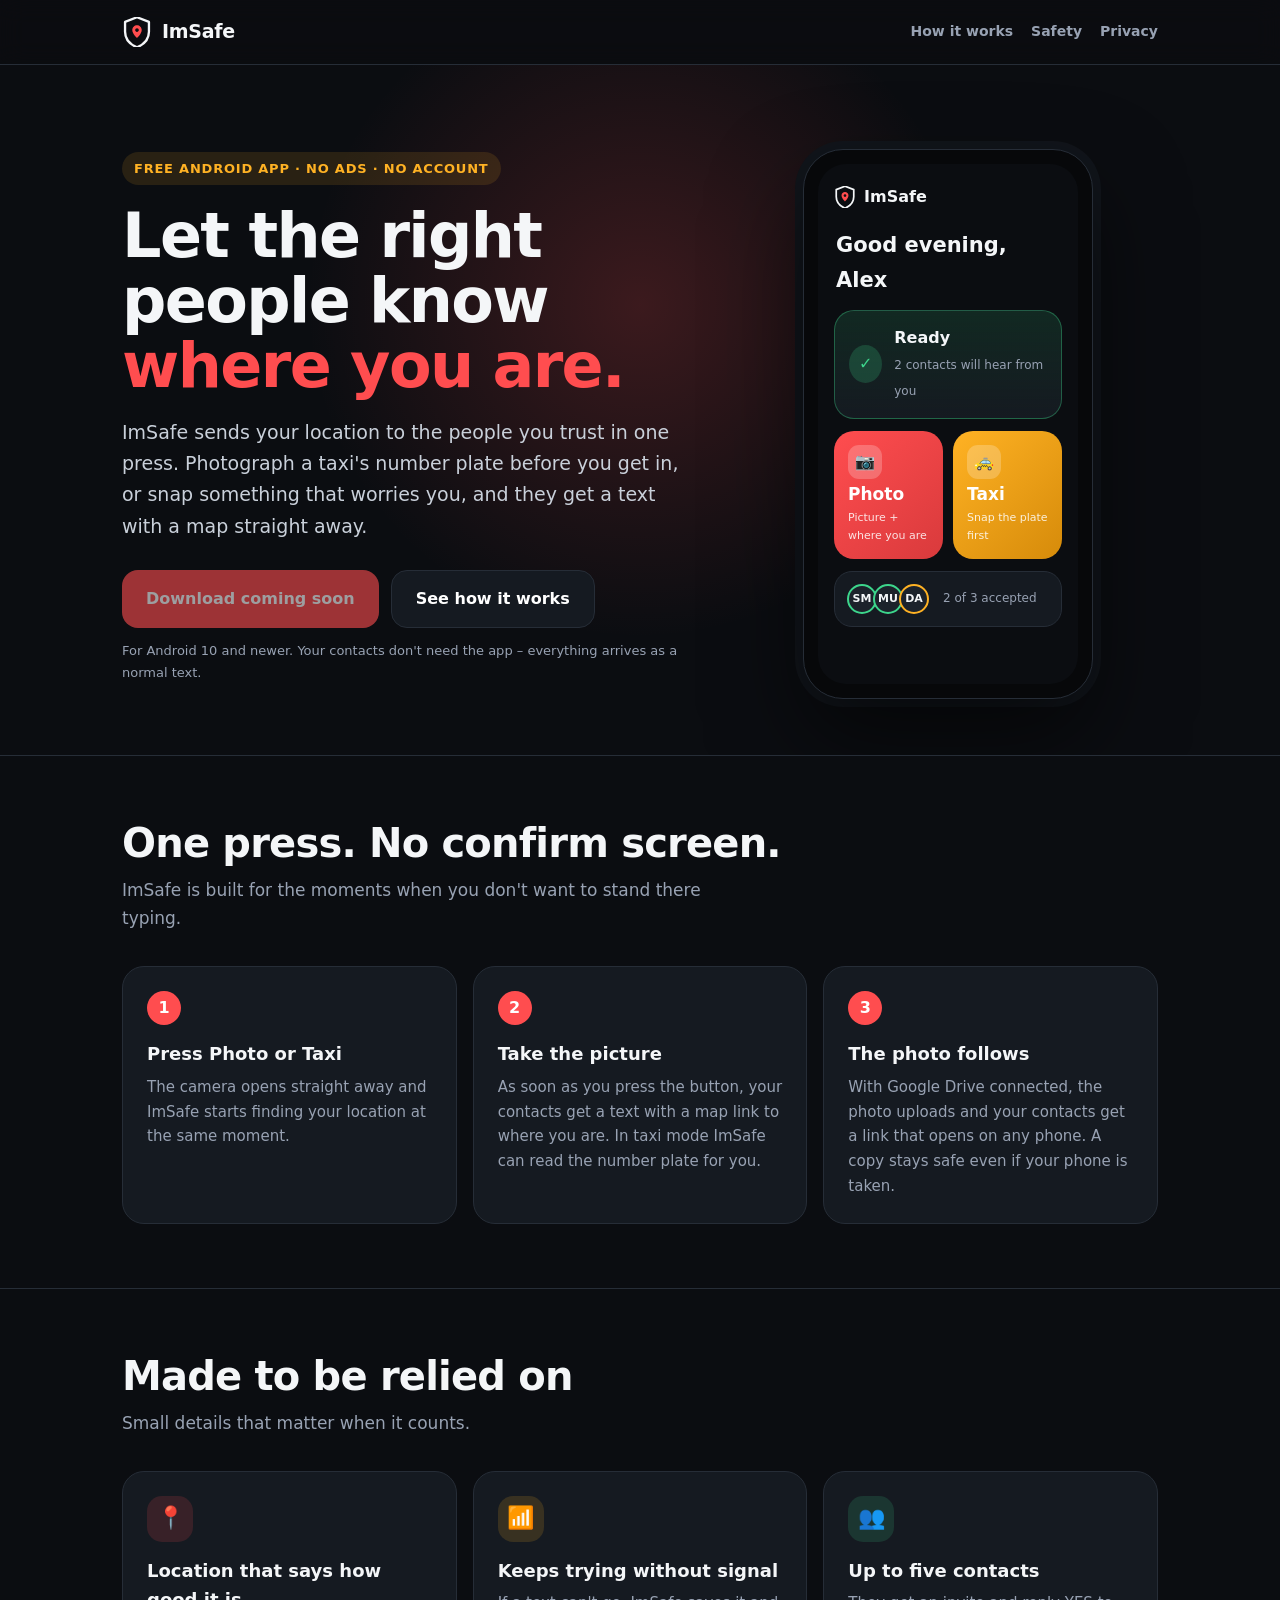
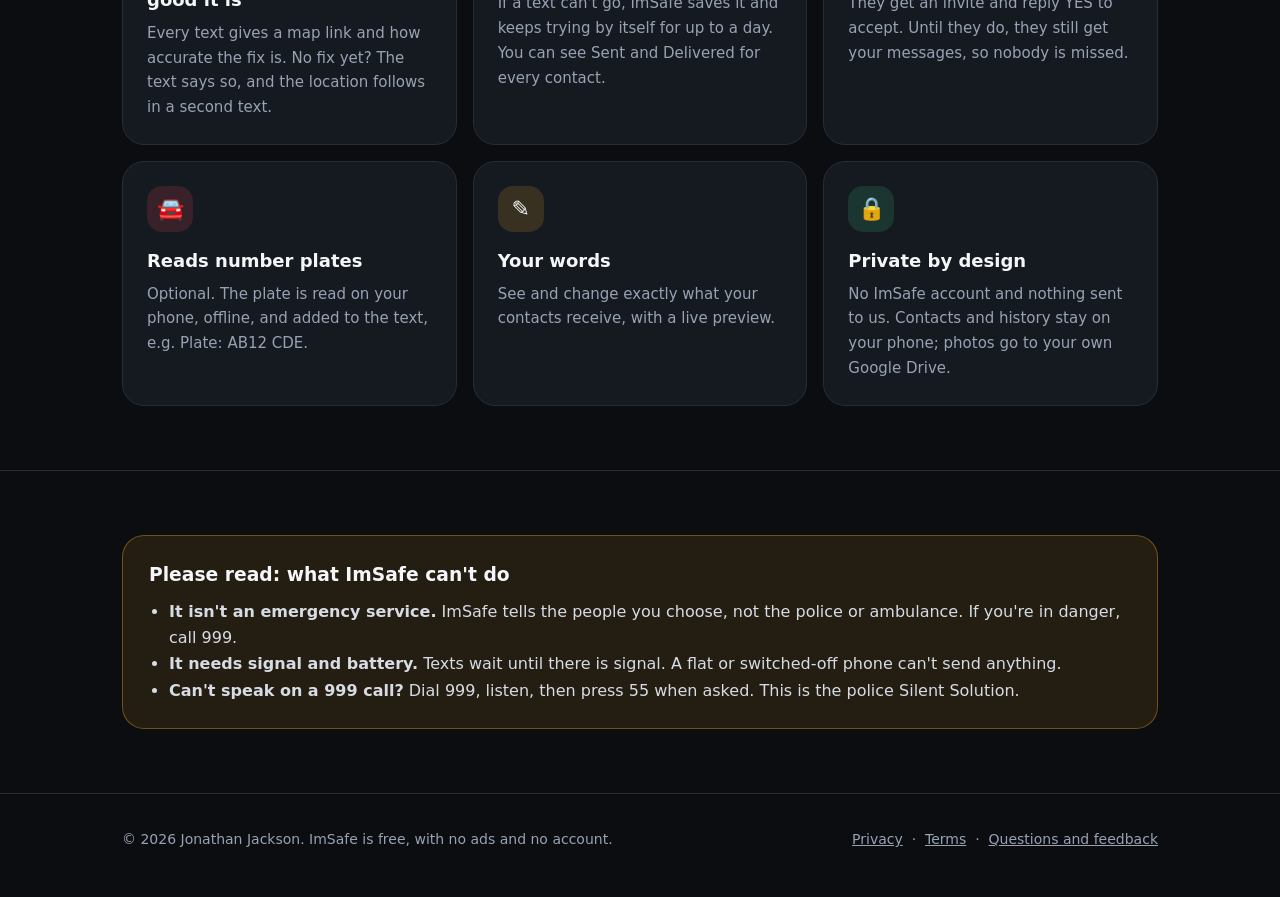
==== index.html @ 7250e5df "ImSafe site: home, privacy, terms" ====
<!doctype html>
<html lang="en-GB"><head><meta charset="utf-8"><meta name="viewport" content="width=device-width,initial-scale=1">
<title>ImSafe – let the right people know where you are</title><meta name="description" content="ImSafe is a free Android safety app. In one press, your trusted contacts get a text with your location, a photo, or the taxi's number plate.">
<meta name="theme-color" content="#0b0d11"><link rel="icon" href="favicon.svg" type="image/svg+xml">
<link rel="canonical" href="https://customgpter.github.io/imsafe/">
<meta property="og:title" content="ImSafe – let the right people know where you are"><meta property="og:description" content="ImSafe is a free Android safety app. In one press, your trusted contacts get a text with your location, a photo, or the taxi's number plate."><meta property="og:type" content="website">
<link rel="stylesheet" href="style.css"></head>
<body><header><div class="wrap"><nav><a class="brand" href="./"><svg viewBox="27 27 54 54" aria-hidden="true"><path d="M54,27.5 L75.5,35.8 L75.5,53.5 C75.5,66.8 66.6,76.3 54,81.5 C41.4,76.3 32.5,66.8 32.5,53.5 L32.5,35.8 Z" fill="none" stroke="#F4F6F8" stroke-width="4.2" stroke-linejoin="round"/><path fill="#FF4D4F" fill-rule="evenodd" d="M54,65 C54,65 45.5,57.2 45.5,50.5 C45.5,45.8 49.3,42 54,42 C58.7,42 62.5,45.8 62.5,50.5 C62.5,57.2 54,65 54,65 Z M54,47.2 C55.8,47.2 57.3,48.7 57.3,50.5 C57.3,52.3 55.8,53.8 54,53.8 C52.2,53.8 50.7,52.3 50.7,50.5 C50.7,48.7 52.2,47.2 54,47.2 Z"/></svg>ImSafe</a>
<div class="links"><a href="./#how">How it works</a><a class="hide-s" href="./#safety">Safety</a><a href="privacy.html">Privacy</a></div></nav></div></header>
<main>
<div class="hero"><div class="wrap"><div>
<span class="eyebrow">Free Android app &middot; no ads &middot; no account</span>
<h1>Let the right people know <em>where you are.</em></h1>
<p class="lead">ImSafe sends your location to the people you trust in one press. Photograph a taxi's number plate before you get in, or snap something that worries you, and they get a text with a map straight away.</p>
<div class="ctas"><span class="btn disabled">Download coming soon</span><a class="btn ghost" href="#how">See how it works</a></div>
<p class="note">For Android 10 and newer. Your contacts don't need the app &ndash; everything arrives as a normal text.</p>
</div>
<div class="phone" aria-hidden="true"><div class="screen">
<div class="s-top"><svg viewBox="27 27 54 54" aria-hidden="true"><path d="M54,27.5 L75.5,35.8 L75.5,53.5 C75.5,66.8 66.6,76.3 54,81.5 C41.4,76.3 32.5,66.8 32.5,53.5 L32.5,35.8 Z" fill="none" stroke="#F4F6F8" stroke-width="4.2" stroke-linejoin="round"/><path fill="#FF4D4F" fill-rule="evenodd" d="M54,65 C54,65 45.5,57.2 45.5,50.5 C45.5,45.8 49.3,42 54,42 C58.7,42 62.5,45.8 62.5,50.5 C62.5,57.2 54,65 54,65 Z M54,47.2 C55.8,47.2 57.3,48.7 57.3,50.5 C57.3,52.3 55.8,53.8 54,53.8 C52.2,53.8 50.7,52.3 50.7,50.5 C50.7,48.7 52.2,47.2 54,47.2 Z"/></svg>ImSafe</div>
<div class="s-hi">Good evening, Alex</div>
<div class="s-card"><div class="dot">&#10003;</div><div><b>Ready</b><span>2 contacts will hear from you</span></div></div>
<div class="tiles"><div class="tile r"><i>&#128247;</i><div><b>Photo</b><small>Picture + where you are</small></div></div>
<div class="tile a"><i>&#128661;</i><div><b>Taxi</b><small>Snap the plate first</small></div></div></div>
<div class="s-people"><span class="av">SM</span><span class="av">MU</span><span class="av w">DA</span><span style="margin-left:18px">2 of 3 accepted</span></div>
</div></div></div></div>

<section id="how"><div class="wrap">
<h2>One press. No confirm screen.</h2>
<p class="sub">ImSafe is built for the moments when you don't want to stand there typing.</p>
<div class="steps">
<div class="card"><h3>Press Photo or Taxi</h3><p>The camera opens straight away and ImSafe starts finding your location at the same moment.</p></div>
<div class="card"><h3>Take the picture</h3><p>As soon as you press the button, your contacts get a text with a map link to where you are. In taxi mode ImSafe can read the number plate for you.</p></div>
<div class="card"><h3>The photo follows</h3><p>With Google Drive connected, the photo uploads and your contacts get a link that opens on any phone. A copy stays safe even if your phone is taken.</p></div>
</div></div></section>

<section><div class="wrap">
<h2>Made to be relied on</h2>
<p class="sub">Small details that matter when it counts.</p>
<div class="grid">
<div class="card"><div class="ic r">&#128205;</div><h3>Location that says how good it is</h3><p>Every text gives a map link and how accurate the fix is. No fix yet? The text says so, and the location follows in a second text.</p></div>
<div class="card"><div class="ic a">&#128246;</div><h3>Keeps trying without signal</h3><p>If a text can't go, ImSafe saves it and keeps trying by itself for up to a day. You can see Sent and Delivered for every contact.</p></div>
<div class="card"><div class="ic g">&#128101;</div><h3>Up to five contacts</h3><p>They get an invite and reply YES to accept. Until they do, they still get your messages, so nobody is missed.</p></div>
<div class="card"><div class="ic r">&#128664;</div><h3>Reads number plates</h3><p>Optional. The plate is read on your phone, offline, and added to the text, e.g. Plate: AB12 CDE.</p></div>
<div class="card"><div class="ic a">&#9998;</div><h3>Your words</h3><p>See and change exactly what your contacts receive, with a live preview.</p></div>
<div class="card"><div class="ic g">&#128274;</div><h3>Private by design</h3><p>No ImSafe account and nothing sent to us. Contacts and history stay on your phone; photos go to your own Google Drive.</p></div>
</div></div></section>

<section id="safety"><div class="wrap">
<div class="warn"><h3>Please read: what ImSafe can't do</h3><ul>
<li><b>It isn't an emergency service.</b> ImSafe tells the people you choose, not the police or ambulance. If you're in danger, call 999.</li>
<li><b>It needs signal and battery.</b> Texts wait until there is signal. A flat or switched-off phone can't send anything.</li>
<li><b>Can't speak on a 999 call?</b> Dial 999, listen, then press 55 when asked. This is the police Silent Solution.</li>
</ul></div>
</div></section>
</main>
<footer><div class="wrap"><span>&copy; 2026 Jonathan Jackson. ImSafe is free, with no ads and no account.</span>
<span class="sp"><a href="privacy.html">Privacy</a> &nbsp;&middot;&nbsp; <a href="terms.html">Terms</a> &nbsp;&middot;&nbsp; <a href="https://github.com/CustomGPTer/imsafe/issues">Questions and feedback</a></span></div></footer>
</body></html>
---- style.css ----
:root{--bg:#0b0d11;--card:#151a21;--raised:#1c222b;--line:#262d37;--text:#f4f6f8;--muted:#98a2b3;--red:#ff4d4f;--amber:#ffb224;--green:#3dd68c;--max:1080px}
*{box-sizing:border-box}html{scroll-behavior:smooth}
body{margin:0;background:var(--bg);color:var(--text);font:16px/1.65 Inter,system-ui,-apple-system,"Segoe UI",Roboto,sans-serif;-webkit-font-smoothing:antialiased}
a{color:var(--text)}a:hover{color:var(--red)}
.wrap{max-width:var(--max);margin:0 auto;padding:0 22px}
header{position:sticky;top:0;z-index:5;background:rgba(11,13,17,.82);backdrop-filter:blur(12px);border-bottom:1px solid var(--line)}
nav{display:flex;align-items:center;gap:20px;height:64px}
.brand{display:flex;align-items:center;gap:10px;font-weight:800;font-size:19px;text-decoration:none;letter-spacing:-.3px}
.brand svg{width:30px;height:30px}
nav .links{margin-left:auto;display:flex;gap:18px;font-size:14px}
nav .links a{color:var(--muted);text-decoration:none;font-weight:600}nav .links a:hover{color:var(--text)}
.hero{padding:84px 0 56px;position:relative;overflow:hidden}
.hero:before{content:"";position:absolute;left:50%;top:-140px;width:760px;height:760px;transform:translateX(-50%);background:radial-gradient(circle,rgba(255,77,79,.20),transparent 62%);pointer-events:none}
.hero .wrap{position:relative;display:grid;grid-template-columns:1.15fr .85fr;gap:48px;align-items:center}
.eyebrow{display:inline-flex;align-items:center;gap:8px;font-size:13px;font-weight:700;letter-spacing:.06em;text-transform:uppercase;color:var(--amber);background:rgba(255,178,36,.12);padding:6px 12px;border-radius:999px}
h1{font-size:clamp(38px,6vw,62px);line-height:1.05;letter-spacing:-1.6px;margin:18px 0 18px;font-weight:800}
h1 em{font-style:normal;color:var(--red)}
.lead{font-size:19px;color:#c9d0da;max-width:560px;margin:0 0 28px}
.btn{display:inline-flex;align-items:center;gap:10px;background:var(--red);color:#fff;text-decoration:none;font-weight:700;padding:15px 24px;border-radius:16px;border:0}
.btn:hover{color:#fff;filter:brightness(1.07)}
.btn.ghost{background:var(--card);border:1px solid var(--line)}
.btn.disabled{opacity:.6;pointer-events:none}
.ctas{display:flex;gap:12px;flex-wrap:wrap}.note{color:var(--muted);font-size:13px;margin-top:12px}
.phone{justify-self:center;width:290px;border-radius:40px;background:#07080a;border:1px solid var(--line);padding:14px;box-shadow:0 40px 90px rgba(0,0,0,.55),0 0 0 8px #11151b}
.screen{border-radius:28px;background:var(--bg);padding:20px 16px;min-height:520px}
.s-top{display:flex;align-items:center;gap:8px;font-weight:800}.s-top svg{width:22px;height:22px}
.s-hi{font-size:21px;font-weight:700;margin:18px 2px 12px}
.s-card{border-radius:20px;border:1px solid rgba(61,214,140,.35);background:linear-gradient(rgba(61,214,140,.14),var(--card));padding:14px;display:flex;gap:12px;align-items:center}
.dot{width:38px;height:38px;border-radius:50%;background:rgba(61,214,140,.2);display:grid;place-items:center;color:var(--green);font-weight:900}
.s-card b{display:block;font-size:16px}.s-card span{font-size:12px;color:var(--muted)}
.tiles{display:grid;grid-template-columns:1fr 1fr;gap:10px;margin-top:12px}
.tile{border-radius:20px;padding:14px;min-height:128px;display:flex;flex-direction:column;justify-content:space-between;color:#fff}
.tile.r{background:linear-gradient(135deg,#ff4d4f,#d93a3c)}.tile.a{background:linear-gradient(135deg,#ffb224,#d68b0a)}
.tile i{width:34px;height:34px;border-radius:11px;background:rgba(255,255,255,.22);display:grid;place-items:center;font-style:normal}
.tile b{font-size:17px}.tile small{display:block;font-size:11px;opacity:.85}
.s-people{margin-top:12px;border-radius:18px;background:var(--card);border:1px solid var(--line);padding:12px;display:flex;align-items:center;gap:6px;font-size:12px;color:var(--muted)}
.av{width:30px;height:30px;border-radius:50%;display:grid;place-items:center;font-size:11px;font-weight:800;border:2px solid var(--green);background:var(--raised);color:var(--text);margin-right:-10px}
.av.w{border-color:var(--amber)}
section{padding:64px 0;border-top:1px solid var(--line)}
h2{font-size:clamp(28px,4vw,40px);letter-spacing:-.8px;line-height:1.15;margin:0 0 10px}
.sub{color:var(--muted);max-width:640px;margin:0 0 34px;font-size:17px}
.grid{display:grid;grid-template-columns:repeat(3,1fr);gap:16px}
.card{background:var(--card);border:1px solid var(--line);border-radius:22px;padding:24px}
.card h3{margin:14px 0 6px;font-size:18px}.card p{margin:0;color:var(--muted);font-size:15px}
.ic{width:46px;height:46px;border-radius:15px;display:grid;place-items:center;font-size:22px}
.ic.r{background:rgba(255,77,79,.15)}.ic.a{background:rgba(255,178,36,.15)}.ic.g{background:rgba(61,214,140,.15)}
.steps{counter-reset:s;display:grid;grid-template-columns:repeat(3,1fr);gap:16px}
.steps .card:before{counter-increment:s;content:counter(s);display:grid;place-items:center;width:34px;height:34px;border-radius:50%;background:var(--red);color:#fff;font-weight:800}
.warn{background:rgba(255,178,36,.10);border:1px solid rgba(255,178,36,.35);border-radius:22px;padding:24px 26px}
.warn h3{margin:0 0 8px}.warn ul{margin:0;padding-left:20px;color:#d7dce4}
footer{border-top:1px solid var(--line);padding:34px 0 46px;color:var(--muted);font-size:14px}
footer .wrap{display:flex;gap:18px;flex-wrap:wrap;align-items:center}
footer a{color:var(--muted)}footer .sp{margin-left:auto}
.doc{padding:56px 0 70px}.doc .wrap{max-width:780px}
.doc h1{font-size:clamp(34px,5vw,46px)}.doc h2{font-size:24px;margin:36px 0 8px}
.doc p,.doc li{color:#d0d6df}.doc .meta{color:var(--muted)}
@media (max-width:860px){.hero .wrap{grid-template-columns:1fr}.grid,.steps{grid-template-columns:1fr}.phone{width:260px}nav .links{gap:12px}.hide-s{display:none}}
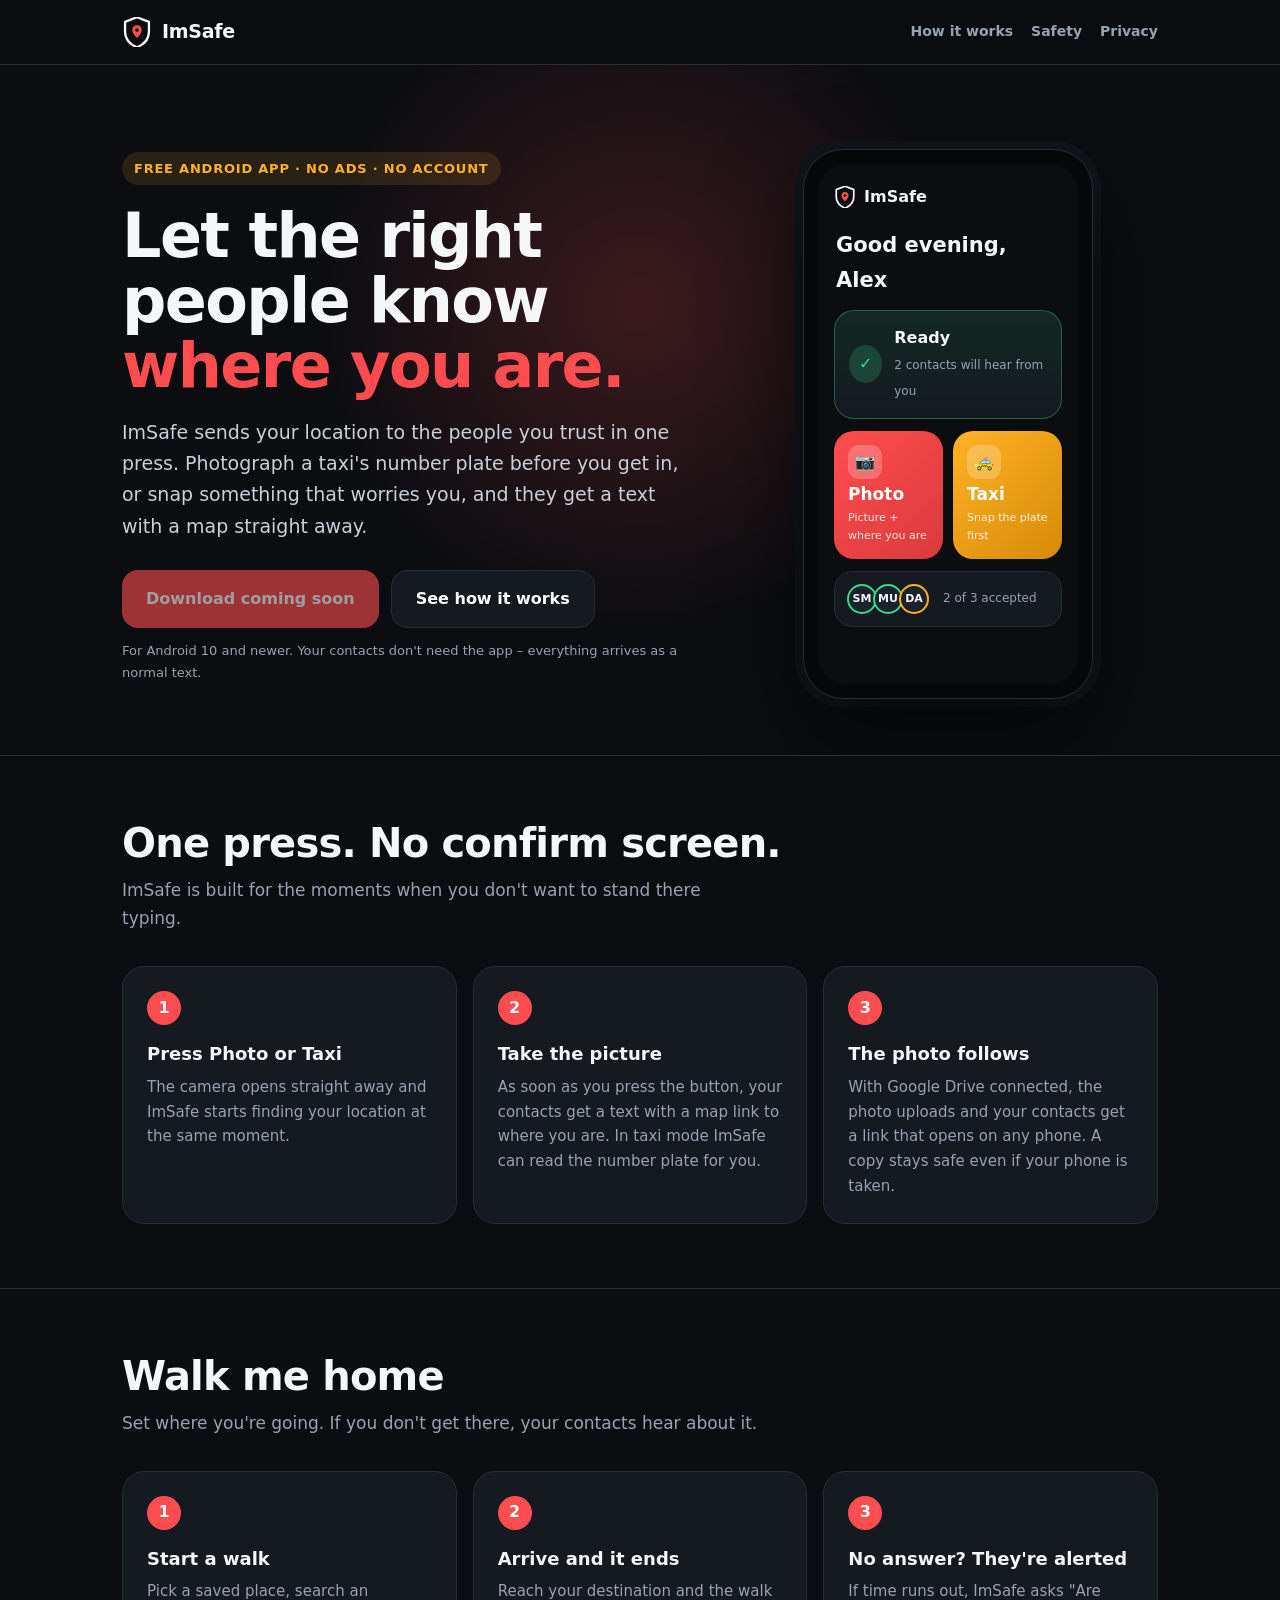
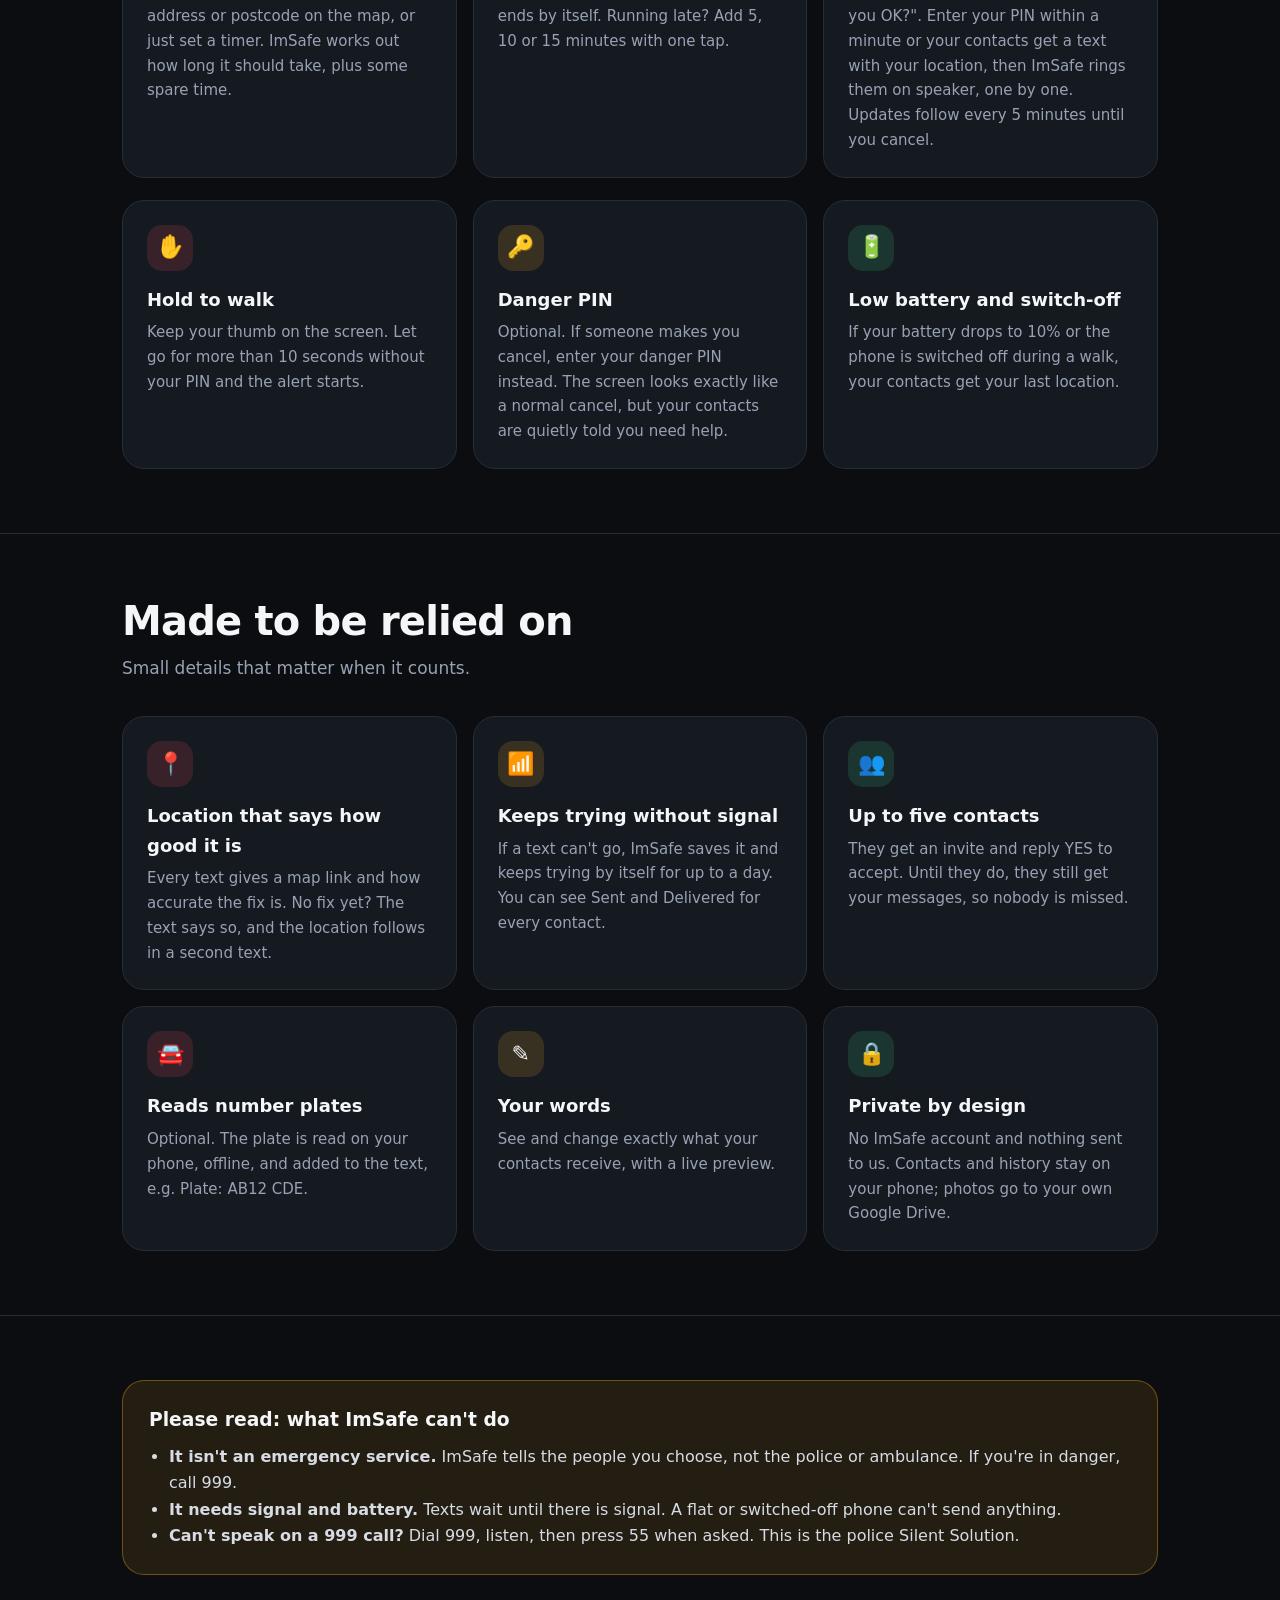
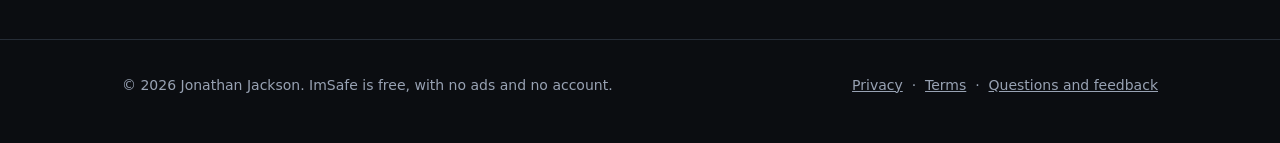
==== commit 6bb36f7f: "Walk me home: home page section and privacy update" ====
--- a/index.html
+++ b/index.html
@@ -33,6 +33,20 @@
 <div class="card"><h3>The photo follows</h3><p>With Google Drive connected, the photo uploads and your contacts get a link that opens on any phone. A copy stays safe even if your phone is taken.</p></div>
 </div></div></section>
 
+<section id="walk"><div class="wrap">
+<h2>Walk me home</h2>
+<p class="sub">Set where you're going. If you don't get there, your contacts hear about it.</p>
+<div class="steps">
+<div class="card"><h3>Start a walk</h3><p>Pick a saved place, search an address or postcode on the map, or just set a timer. ImSafe works out how long it should take, plus some spare time.</p></div>
+<div class="card"><h3>Arrive and it ends</h3><p>Reach your destination and the walk ends by itself. Running late? Add 5, 10 or 15 minutes with one tap.</p></div>
+<div class="card"><h3>No answer? They're alerted</h3><p>If time runs out, ImSafe asks "Are you OK?". Enter your PIN within a minute or your contacts get a text with your location, then ImSafe rings them on speaker, one by one. Updates follow every 5 minutes until you cancel.</p></div>
+</div>
+<div class="grid" style="margin-top:22px">
+<div class="card"><div class="ic r">&#9995;</div><h3>Hold to walk</h3><p>Keep your thumb on the screen. Let go for more than 10 seconds without your PIN and the alert starts.</p></div>
+<div class="card"><div class="ic a">&#128273;</div><h3>Danger PIN</h3><p>Optional. If someone makes you cancel, enter your danger PIN instead. The screen looks exactly like a normal cancel, but your contacts are quietly told you need help.</p></div>
+<div class="card"><div class="ic g">&#128267;</div><h3>Low battery and switch-off</h3><p>If your battery drops to 10% or the phone is switched off during a walk, your contacts get your last location.</p></div>
+</div></div></section>
+
 <section><div class="wrap">
 <h2>Made to be relied on</h2>
 <p class="sub">Small details that matter when it counts.</p>
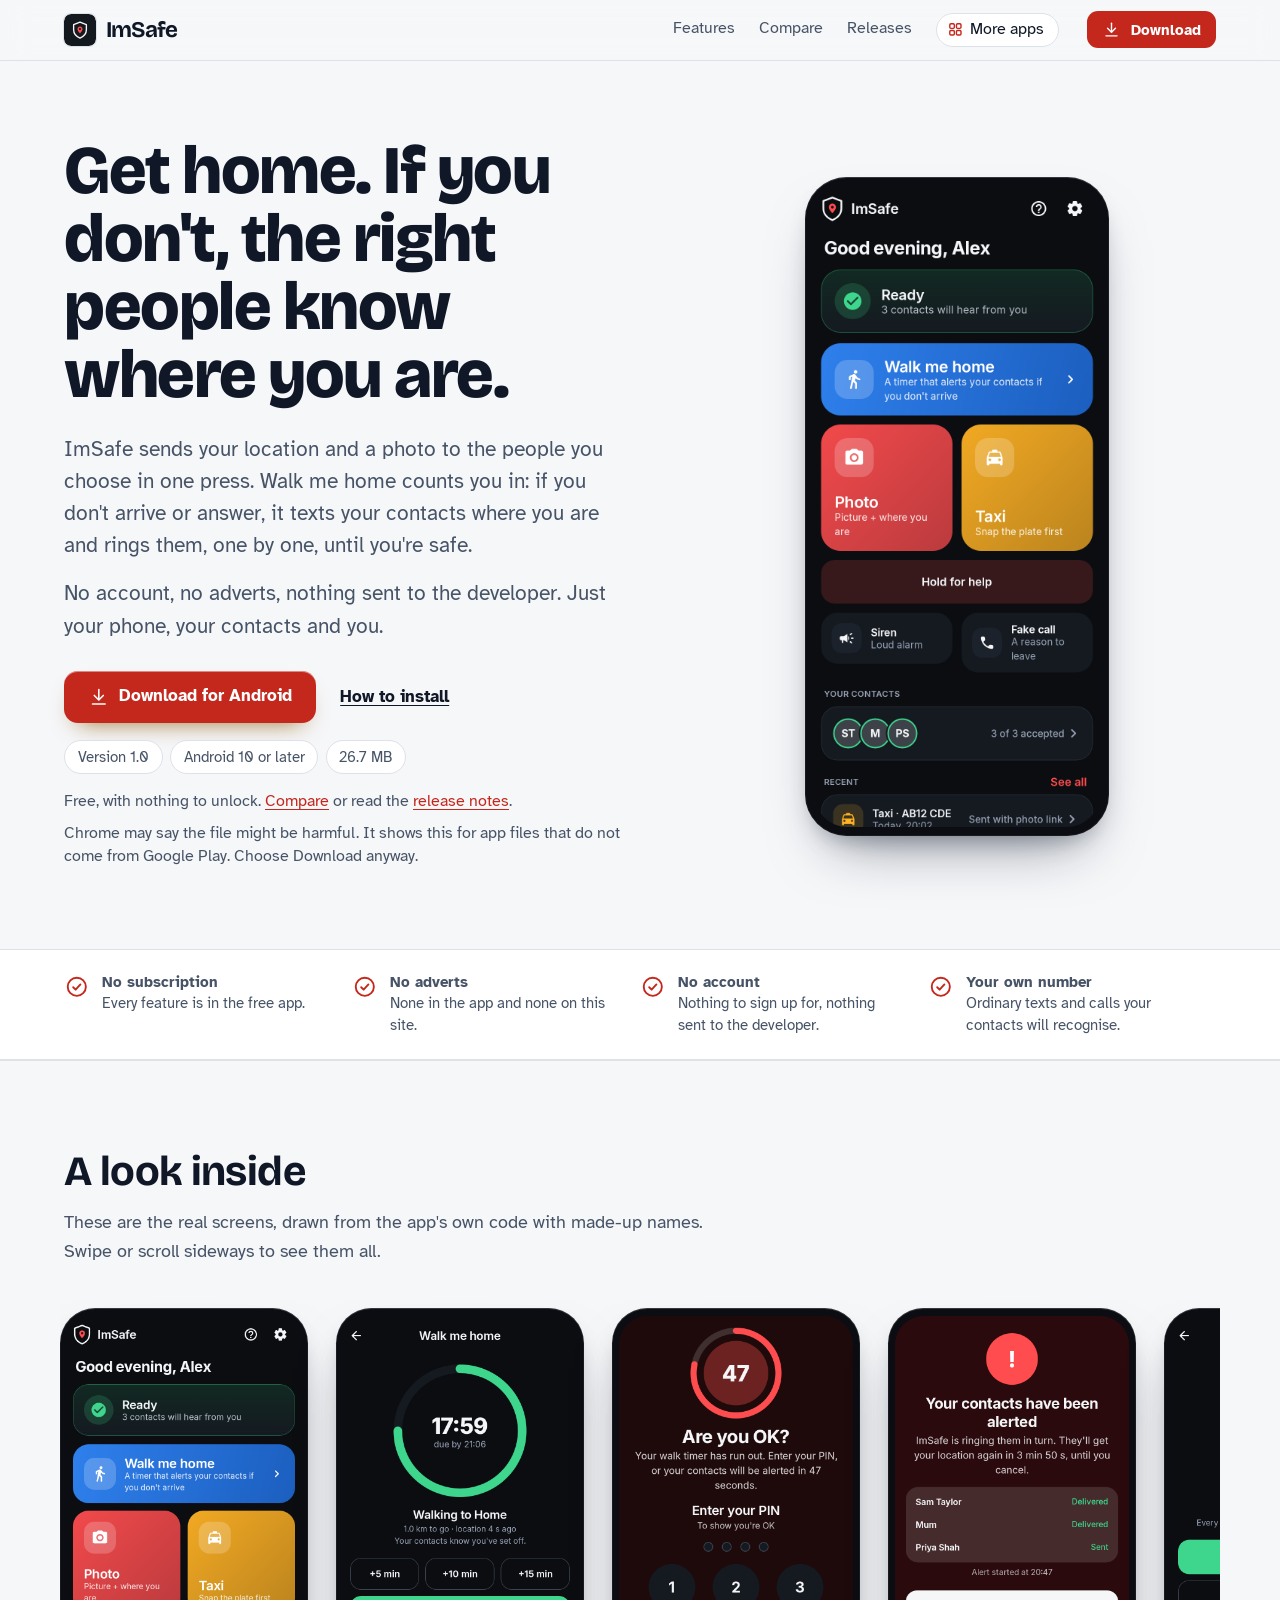
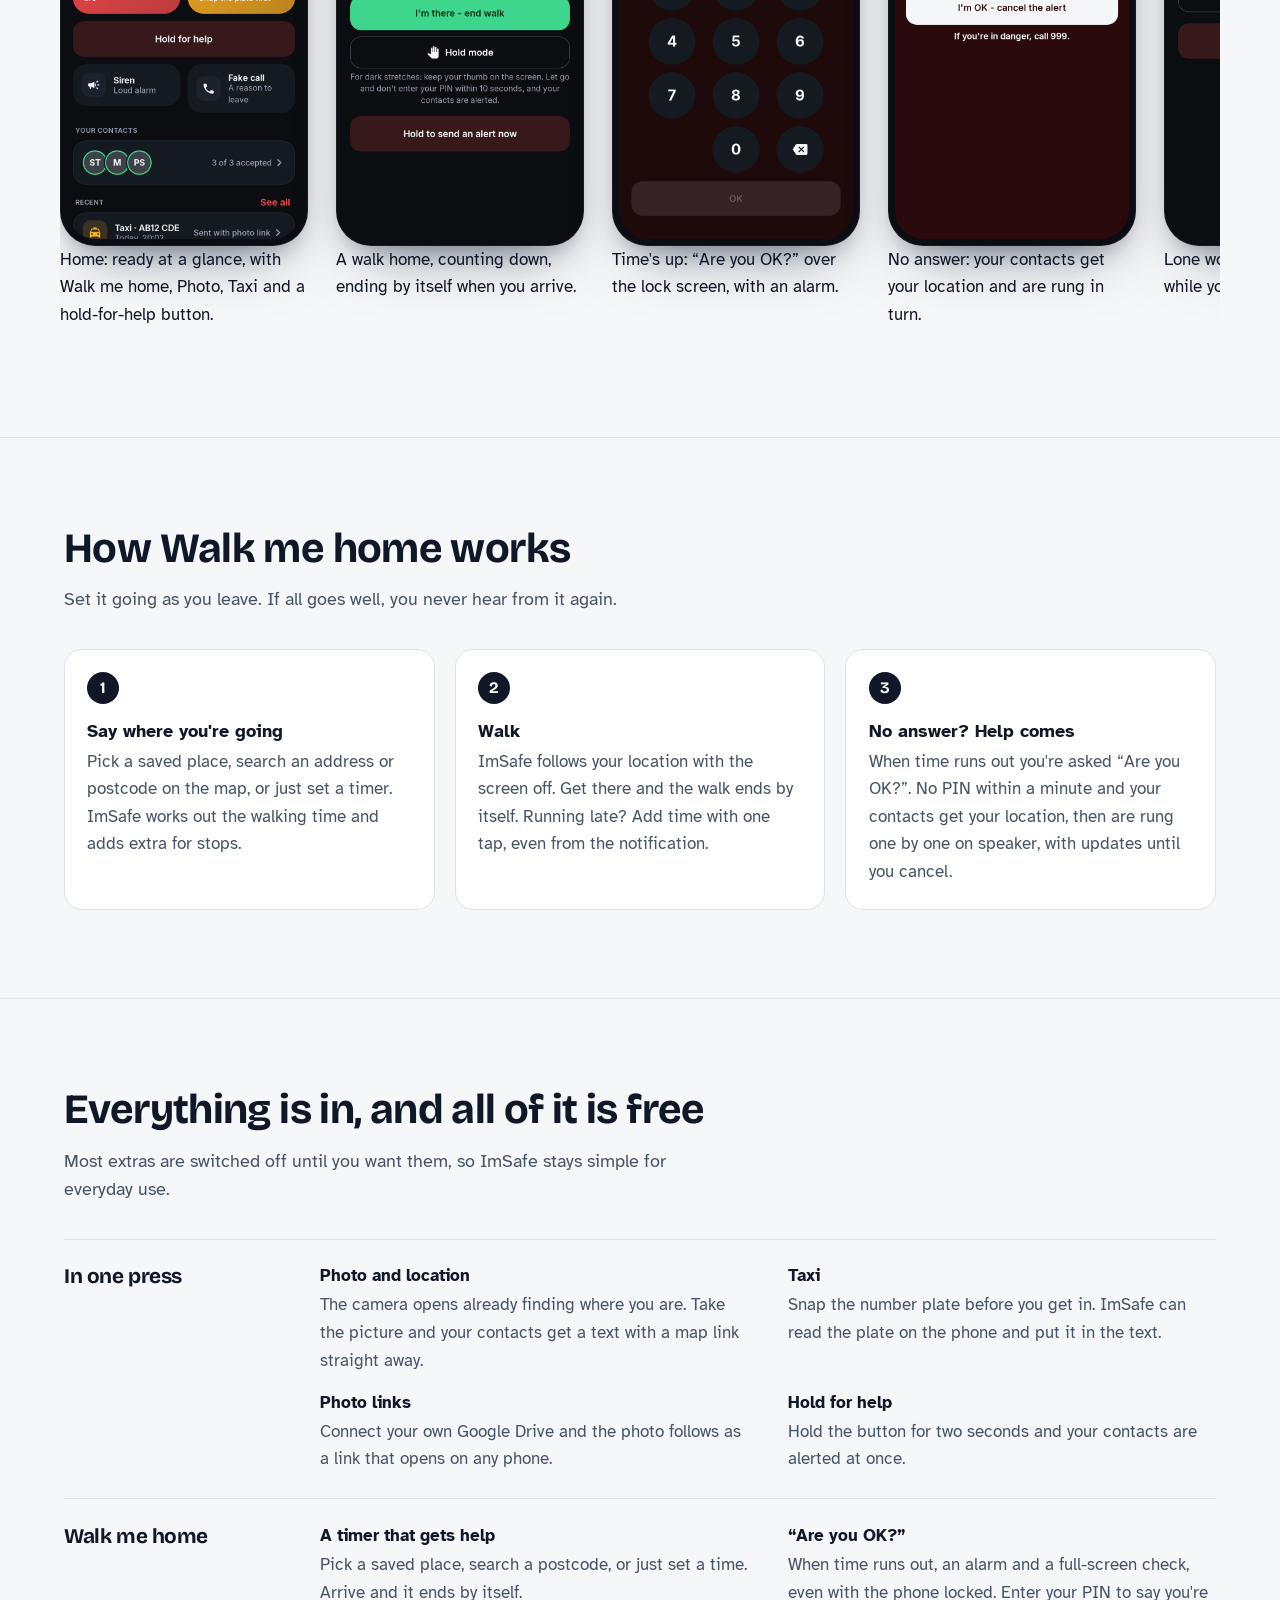
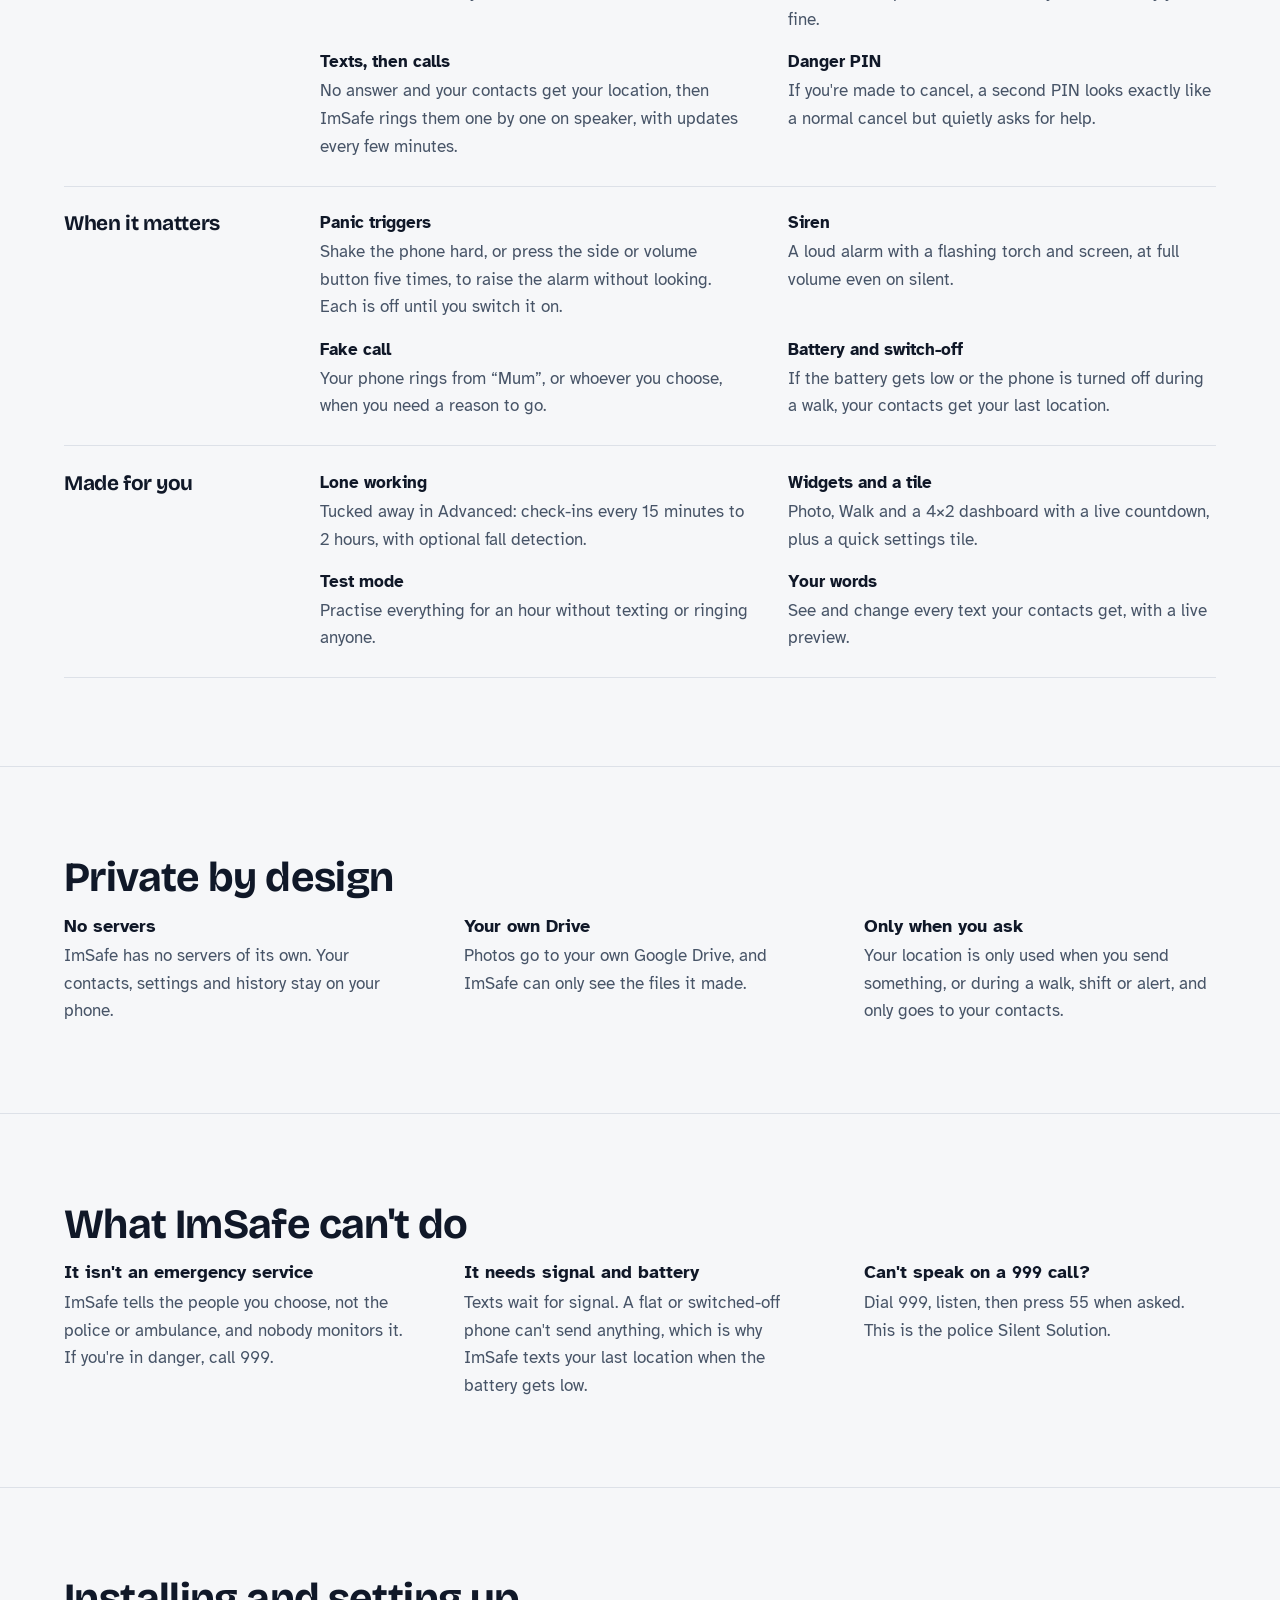
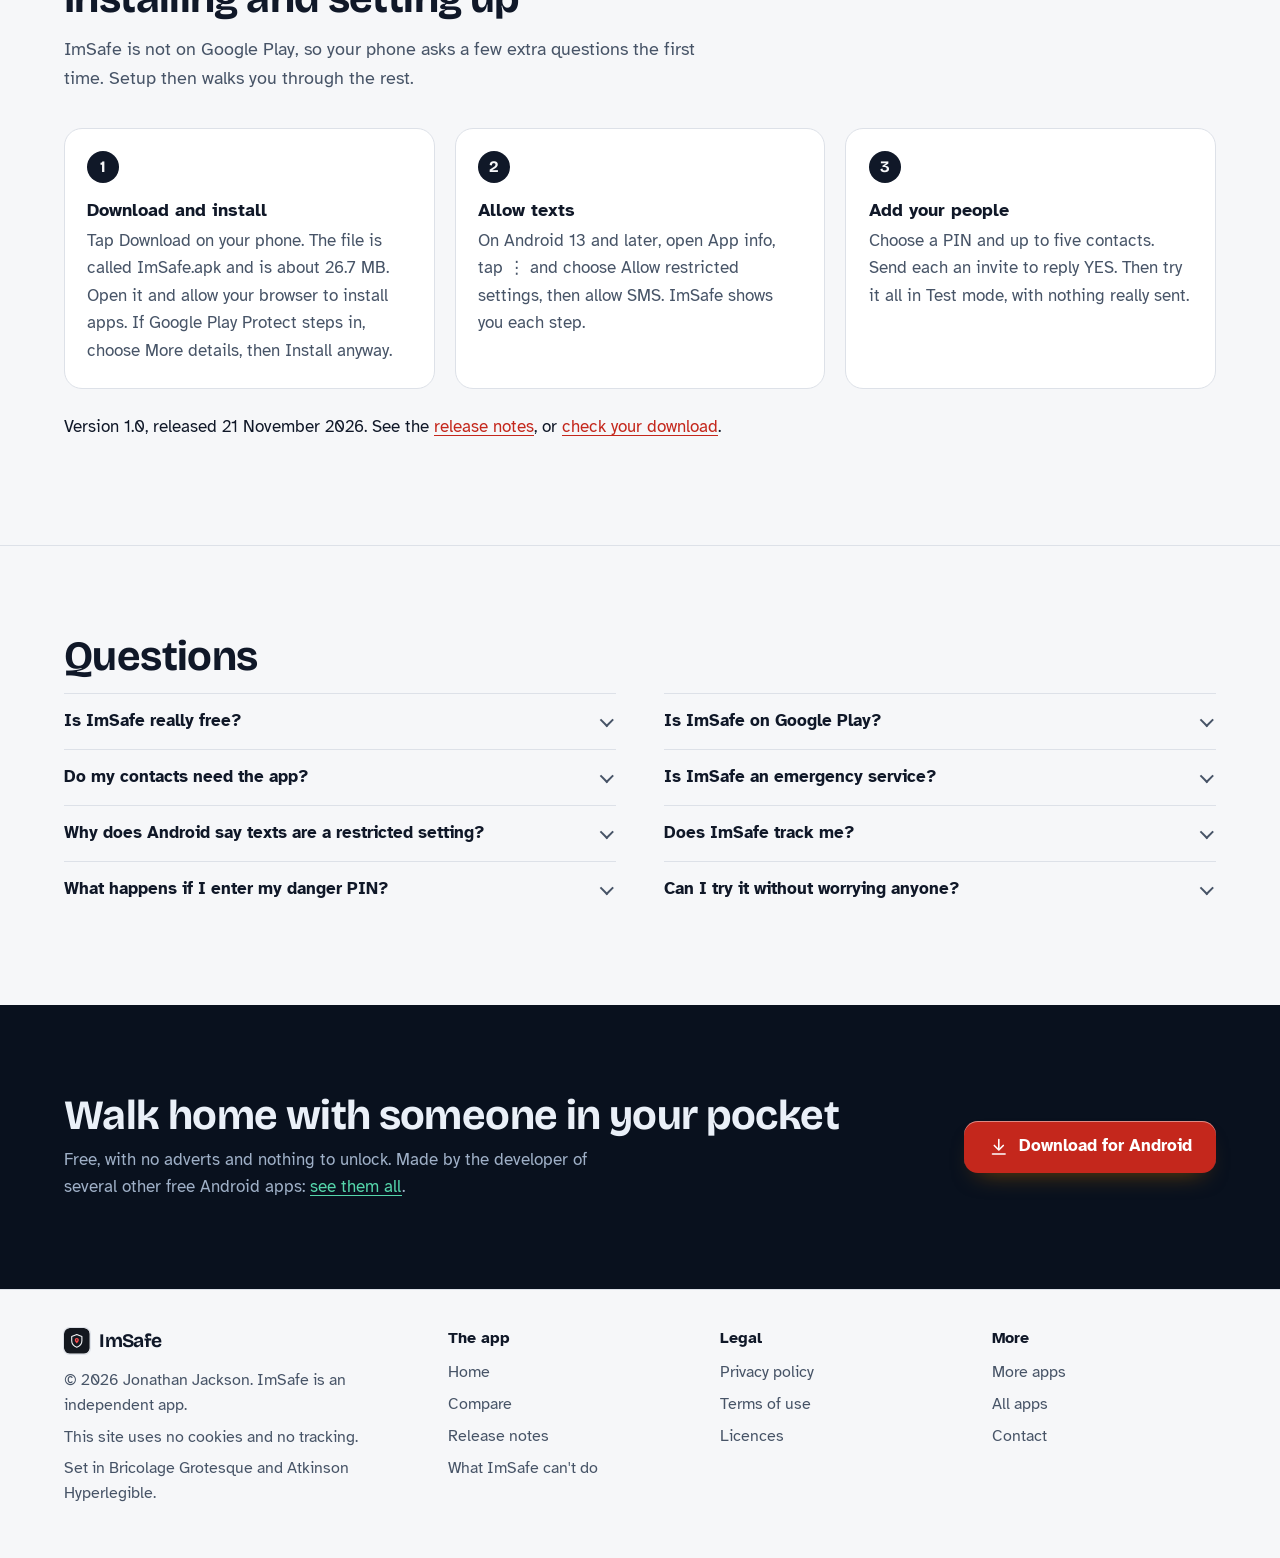
==== commit cf50e2c6: "ImSafe 1.0: full website with screens, compare, release notes and more apps" ====
--- a/index.html
+++ b/index.html
@@ -1,72 +1,150 @@
-<!doctype html>
-<html lang="en-GB"><head><meta charset="utf-8"><meta name="viewport" content="width=device-width,initial-scale=1">
-<title>ImSafe – let the right people know where you are</title><meta name="description" content="ImSafe is a free Android safety app. In one press, your trusted contacts get a text with your location, a photo, or the taxi's number plate.">
-<meta name="theme-color" content="#0b0d11"><link rel="icon" href="favicon.svg" type="image/svg+xml">
+<!DOCTYPE html>
+<html lang="en-GB">
+<head>
+<meta charset="utf-8">
+<meta name="viewport" content="width=device-width, initial-scale=1">
+<title>ImSafe: a free personal safety app that walks you home</title>
+<meta name="description" content="ImSafe is a free Android personal safety app. Send your location and a photo to the people you choose in one press, and walk home with a timer that texts and rings them if you don&#x27;t arrive. No account, no adverts, no tracking.">
+<meta name="author" content="Jonathan Jackson">
 <link rel="canonical" href="https://customgpter.github.io/imsafe/">
-<meta property="og:title" content="ImSafe – let the right people know where you are"><meta property="og:description" content="ImSafe is a free Android safety app. In one press, your trusted contacts get a text with your location, a photo, or the taxi's number plate."><meta property="og:type" content="website">
-<link rel="stylesheet" href="style.css"></head>
-<body><header><div class="wrap"><nav><a class="brand" href="./"><svg viewBox="27 27 54 54" aria-hidden="true"><path d="M54,27.5 L75.5,35.8 L75.5,53.5 C75.5,66.8 66.6,76.3 54,81.5 C41.4,76.3 32.5,66.8 32.5,53.5 L32.5,35.8 Z" fill="none" stroke="#F4F6F8" stroke-width="4.2" stroke-linejoin="round"/><path fill="#FF4D4F" fill-rule="evenodd" d="M54,65 C54,65 45.5,57.2 45.5,50.5 C45.5,45.8 49.3,42 54,42 C58.7,42 62.5,45.8 62.5,50.5 C62.5,57.2 54,65 54,65 Z M54,47.2 C55.8,47.2 57.3,48.7 57.3,50.5 C57.3,52.3 55.8,53.8 54,53.8 C52.2,53.8 50.7,52.3 50.7,50.5 C50.7,48.7 52.2,47.2 54,47.2 Z"/></svg>ImSafe</a>
-<div class="links"><a href="./#how">How it works</a><a class="hide-s" href="./#safety">Safety</a><a href="privacy.html">Privacy</a></div></nav></div></header>
-<main>
-<div class="hero"><div class="wrap"><div>
-<span class="eyebrow">Free Android app &middot; no ads &middot; no account</span>
-<h1>Let the right people know <em>where you are.</em></h1>
-<p class="lead">ImSafe sends your location to the people you trust in one press. Photograph a taxi's number plate before you get in, or snap something that worries you, and they get a text with a map straight away.</p>
-<div class="ctas"><span class="btn disabled">Download coming soon</span><a class="btn ghost" href="#how">See how it works</a></div>
-<p class="note">For Android 10 and newer. Your contacts don't need the app &ndash; everything arrives as a normal text.</p>
+<meta name="theme-color" content="#f6f7f9" media="(prefers-color-scheme: light)">
+<meta name="theme-color" content="#0b0d11" media="(prefers-color-scheme: dark)">
+<meta property="og:type" content="website">
+<meta property="og:site_name" content="ImSafe">
+<meta property="og:title" content="ImSafe: a free personal safety app that walks you home">
+<meta property="og:description" content="ImSafe is a free Android personal safety app. Send your location and a photo to the people you choose in one press, and walk home with a timer that texts and rings them if you don&#x27;t arrive. No account, no adverts, no tracking.">
+<meta property="og:url" content="https://customgpter.github.io/imsafe/">
+<meta property="og:image" content="https://customgpter.github.io/imsafe/assets/og.png">
+<meta property="og:image:width" content="1200">
+<meta property="og:image:height" content="630">
+<meta property="og:image:alt" content="ImSafe&#x27;s home screen with Walk me home, Photo and Taxi">
+<meta property="og:locale" content="en_GB">
+<meta name="twitter:card" content="summary_large_image">
+<link rel="icon" href="./assets/favicon.svg" type="image/svg+xml">
+<link rel="apple-touch-icon" href="./assets/apple-touch-icon.png">
+<link rel="preload" href="./assets/fonts/bricolage-grotesque-latin.woff2" as="font" type="font/woff2" crossorigin>
+<link rel="preload" href="./assets/fonts/atkinson-hyperlegible-latin-400-normal.woff2" as="font" type="font/woff2" crossorigin>
+<link rel="stylesheet" href="./assets/site.css?v=1">
+<link rel="stylesheet" href="./assets/house.css?v=1">
+<link rel="stylesheet" href="./assets/apps-list.css?v=1">
+<script src="./assets/apps-list.js?v=1" defer></script>
+<script type="application/ld+json">{"@context": "https://schema.org", "@type": "SoftwareApplication", "name": "ImSafe", "url": "https://customgpter.github.io/imsafe/", "description": "ImSafe is a free Android personal safety app. Send your location and a photo to the people you choose in one press, and walk home with a timer that texts and rings them if you don't arrive. No account, no adverts, no tracking.", "applicationCategory": "LifestyleApplication", "operatingSystem": "Android 10 or later", "softwareVersion": "1.0", "downloadUrl": "https://github.com/CustomGPTer/imsafe/releases/latest/download/ImSafe.apk", "releaseNotes": "https://customgpter.github.io/imsafe/releases.html", "offers": {"@type": "Offer", "price": "0", "priceCurrency": "GBP"}, "inLanguage": "en-GB", "image": "https://customgpter.github.io/imsafe/assets/og.png", "featureList": ["Photo and location", "Taxi", "Photo links", "Hold for help", "A timer that gets help", "“Are you OK?”", "Texts, then calls", "Danger PIN", "Panic triggers", "Siren", "Fake call", "Battery and switch-off", "Lone working", "Widgets and a tile", "Test mode", "Your words"], "author": {"@type": "Person", "name": "Jonathan Jackson"}}</script>
+<script type="application/ld+json">{"@context": "https://schema.org", "@type": "FAQPage", "mainEntity": [{"@type": "Question", "name": "Is ImSafe really free?", "acceptedAnswer": {"@type": "Answer", "text": "Yes. There is no paid version, no subscription and no adverts. Texts and calls are ordinary ones from your own phone, so they're charged at your normal rate, and most UK plans include unlimited texts."}}, {"@type": "Question", "name": "Is ImSafe on Google Play?", "acceptedAnswer": {"@type": "Answer", "text": "No. ImSafe is a personal project and is downloaded from this site as an Android app file. It needs Android 10 or later."}}, {"@type": "Question", "name": "Do my contacts need the app?", "acceptedAnswer": {"@type": "Answer", "text": "No. They get ordinary text messages and phone calls. When you add someone, ImSafe shows you an invite to send, asking them to reply YES. Until they do they still get your messages, and Home reminds you."}}, {"@type": "Question", "name": "Is ImSafe an emergency service?", "acceptedAnswer": {"@type": "Answer", "text": "No. ImSafe tells the people you choose. It doesn't contact the police or ambulance, and nobody watches your alerts. If you're in danger, call 999. If you can't speak, call 999, listen, then press 55 when asked."}}, {"@type": "Question", "name": "Why does Android say texts are a restricted setting?", "acceptedAnswer": {"@type": "Answer", "text": "On Android 13 and later, apps installed from outside Google Play have to be allowed to send texts by hand. ImSafe shows you exactly where: App info, then the ⋮ menu, then Allow restricted settings. It only takes a moment, once."}}, {"@type": "Question", "name": "Does ImSafe track me?", "acceptedAnswer": {"@type": "Answer", "text": "Only while you ask it to: when you send something, and during a walk, a shift or an alert. Your location goes only to your own contacts, never to the developer. The detail is in the privacy policy."}}, {"@type": "Question", "name": "What happens if I enter my danger PIN?", "acceptedAnswer": {"@type": "Answer", "text": "The screen looks exactly as if you'd entered your normal PIN, and the history shows it the same way. Your contacts get a hidden alert with your location every few minutes for half an hour. Their phones aren't rung, so nothing gives you away."}}, {"@type": "Question", "name": "Can I try it without worrying anyone?", "acceptedAnswer": {"@type": "Answer", "text": "Yes. Turn on Test mode in Settings. For an hour, ImSafe goes through every step and shows what would be sent, but no texts go and nobody is rung."}}]}</script>
+</head>
+<body>
+<a class="skip" href="#main">Skip to content</a>
+<header class="masthead">
+<div class="wrap">
+<a class="brand" href="./" aria-label="ImSafe home"><svg viewBox="0 0 108 108" aria-hidden="true"><rect width="108" height="108" rx="24" fill="#14181f"/><path d="M54,27.5 L75.5,35.8 L75.5,53.5 C75.5,66.8 66.6,76.3 54,81.5 C41.4,76.3 32.5,66.8 32.5,53.5 L32.5,35.8 Z" fill="none" stroke="#f4f6f8" stroke-width="4.6" stroke-linejoin="round"/><path d="M54,65 C54,65 45.5,57.2 45.5,50.5 C45.5,45.8 49.3,42 54,42 C58.7,42 62.5,45.8 62.5,50.5 C62.5,57.2 54,65 54,65 Z M54,47.2 C55.8,47.2 57.3,48.7 57.3,50.5 C57.3,52.3 55.8,53.8 54,53.8 C52.2,53.8 50.7,52.3 50.7,50.5 C50.7,48.7 52.2,47.2 54,47.2 Z" fill="#ff4d4f" fill-rule="evenodd"/></svg><span>ImSafe</span></a>
+<nav aria-label="Main"><ul><li><a href="./#features">Features</a></li><li><a href="./compare.html">Compare</a></li><li><a href="./releases.html">Releases</a></li><li><a class="more-apps" href="./more-apps.html"><svg class="ico" viewBox="0 0 24 24" aria-hidden="true"><rect x="4" y="4" width="6.5" height="6.5" rx="1.6"/><rect x="13.5" y="4" width="6.5" height="6.5" rx="1.6"/><rect x="4" y="13.5" width="6.5" height="6.5" rx="1.6"/><rect x="13.5" y="13.5" width="6.5" height="6.5" rx="1.6"/></svg>More apps</a></li></ul></nav>
+<a class="button small" href="https://github.com/CustomGPTer/imsafe/releases/latest/download/ImSafe.apk"><svg class="ico" viewBox="0 0 24 24" aria-hidden="true"><path d="M12 4v11"/><path d="M7 10.5l5 5 5-5"/><path d="M5 20h14"/></svg>Download</a>
 </div>
-<div class="phone" aria-hidden="true"><div class="screen">
-<div class="s-top"><svg viewBox="27 27 54 54" aria-hidden="true"><path d="M54,27.5 L75.5,35.8 L75.5,53.5 C75.5,66.8 66.6,76.3 54,81.5 C41.4,76.3 32.5,66.8 32.5,53.5 L32.5,35.8 Z" fill="none" stroke="#F4F6F8" stroke-width="4.2" stroke-linejoin="round"/><path fill="#FF4D4F" fill-rule="evenodd" d="M54,65 C54,65 45.5,57.2 45.5,50.5 C45.5,45.8 49.3,42 54,42 C58.7,42 62.5,45.8 62.5,50.5 C62.5,57.2 54,65 54,65 Z M54,47.2 C55.8,47.2 57.3,48.7 57.3,50.5 C57.3,52.3 55.8,53.8 54,53.8 C52.2,53.8 50.7,52.3 50.7,50.5 C50.7,48.7 52.2,47.2 54,47.2 Z"/></svg>ImSafe</div>
-<div class="s-hi">Good evening, Alex</div>
-<div class="s-card"><div class="dot">&#10003;</div><div><b>Ready</b><span>2 contacts will hear from you</span></div></div>
-<div class="tiles"><div class="tile r"><i>&#128247;</i><div><b>Photo</b><small>Picture + where you are</small></div></div>
-<div class="tile a"><i>&#128661;</i><div><b>Taxi</b><small>Snap the plate first</small></div></div></div>
-<div class="s-people"><span class="av">SM</span><span class="av">MU</span><span class="av w">DA</span><span style="margin-left:18px">2 of 3 accepted</span></div>
-</div></div></div></div>
+</header>
+<main id="main">
+<div class="hero">
+<div class="wrap hero-grid">
+<div class="hero-copy">
+<h1>Get home. If you don&#x27;t, the right people know where you are.</h1>
+<p class="lede">ImSafe sends your location and a photo to the people you choose in one press. Walk me home counts you in: if you don&#x27;t arrive or answer, it texts your contacts where you are and rings them, one by one, until you&#x27;re safe.</p><p class="lede">No account, no adverts, nothing sent to the developer. Just your phone, your contacts and you.</p>
+<p class="get" id="download"><a class="button" href="https://github.com/CustomGPTer/imsafe/releases/latest/download/ImSafe.apk"><svg class="ico" viewBox="0 0 24 24" aria-hidden="true"><path d="M12 4v11"/><path d="M7 10.5l5 5 5-5"/><path d="M5 20h14"/></svg>Download for Android</a><a class="aside" href="#install">How to install</a></p>
+<ul class="pills"><li>Version 1.0</li><li>Android 10 or later</li><li>26.7 MB</li></ul>
+<p class="facts">Free, with nothing to unlock. <a href="compare.html">Compare</a> or read the <a href="releases.html">release notes</a>.</p>
+<p class="facts">Chrome may say the file might be harmful. It shows this for app files that do not come from Google Play. Choose Download anyway.</p>
+</div>
+<div class="hero-phone"><div class="phone"><img src="./assets/screens/home.png" alt="Home: ready at a glance, with Walk me home, Photo, Taxi and a hold-for-help button." width="393" height="852" fetchpriority="high"></div></div>
+</div>
+</div>
 
-<section id="how"><div class="wrap">
-<h2>One press. No confirm screen.</h2>
-<p class="sub">ImSafe is built for the moments when you don't want to stand there typing.</p>
-<div class="steps">
-<div class="card"><h3>Press Photo or Taxi</h3><p>The camera opens straight away and ImSafe starts finding your location at the same moment.</p></div>
-<div class="card"><h3>Take the picture</h3><p>As soon as you press the button, your contacts get a text with a map link to where you are. In taxi mode ImSafe can read the number plate for you.</p></div>
-<div class="card"><h3>The photo follows</h3><p>With Google Drive connected, the photo uploads and your contacts get a link that opens on any phone. A copy stays safe even if your phone is taken.</p></div>
-</div></div></section>
+<section class="promises" aria-label="In short">
+<div class="wrap"><ul><li><svg class="ico" viewBox="0 0 24 24" aria-hidden="true"><circle cx="12" cy="12" r="8.5"/><path d="M8.6 12.4l2.3 2.3 4.5-4.9"/></svg><span><b>No subscription</b><span>Every feature is in the free app.</span></span></li><li><svg class="ico" viewBox="0 0 24 24" aria-hidden="true"><circle cx="12" cy="12" r="8.5"/><path d="M8.6 12.4l2.3 2.3 4.5-4.9"/></svg><span><b>No adverts</b><span>None in the app and none on this site.</span></span></li><li><svg class="ico" viewBox="0 0 24 24" aria-hidden="true"><circle cx="12" cy="12" r="8.5"/><path d="M8.6 12.4l2.3 2.3 4.5-4.9"/></svg><span><b>No account</b><span>Nothing to sign up for, nothing sent to the developer.</span></span></li><li><svg class="ico" viewBox="0 0 24 24" aria-hidden="true"><circle cx="12" cy="12" r="8.5"/><path d="M8.6 12.4l2.3 2.3 4.5-4.9"/></svg><span><b>Your own number</b><span>Ordinary texts and calls your contacts will recognise.</span></span></li></ul></div>
+</section>
 
-<section id="walk"><div class="wrap">
-<h2>Walk me home</h2>
-<p class="sub">Set where you're going. If you don't get there, your contacts hear about it.</p>
-<div class="steps">
-<div class="card"><h3>Start a walk</h3><p>Pick a saved place, search an address or postcode on the map, or just set a timer. ImSafe works out how long it should take, plus some spare time.</p></div>
-<div class="card"><h3>Arrive and it ends</h3><p>Reach your destination and the walk ends by itself. Running late? Add 5, 10 or 15 minutes with one tap.</p></div>
-<div class="card"><h3>No answer? They're alerted</h3><p>If time runs out, ImSafe asks "Are you OK?". Enter your PIN within a minute or your contacts get a text with your location, then ImSafe rings them on speaker, one by one. Updates follow every 5 minutes until you cancel.</p></div>
+<section id="screens" aria-labelledby="screens-h">
+<div class="wrap">
+<h2 id="screens-h">A look inside</h2>
+<p class="intro">These are the real screens, drawn from the app&#x27;s own code with made-up names. Swipe or scroll sideways to see them all.</p>
+<div class="gallery" tabindex="0" role="region" aria-label="Screens from ImSafe"><figure class="shot"><div class="phone"><img src="./assets/screens/home.png" alt="Home: ready at a glance, with Walk me home, Photo, Taxi and a hold-for-help button." width="393" height="852" loading="eager" decoding="async"></div><figcaption>Home: ready at a glance, with Walk me home, Photo, Taxi and a hold-for-help button.</figcaption></figure><figure class="shot"><div class="phone"><img src="./assets/screens/walk.png" alt="A walk home, counting down, ending by itself when you arrive." width="393" height="852" loading="eager" decoding="async"></div><figcaption>A walk home, counting down, ending by itself when you arrive.</figcaption></figure><figure class="shot"><div class="phone"><img src="./assets/screens/check.png" alt="Time&#x27;s up: “Are you OK?” over the lock screen, with an alarm." width="393" height="852" loading="eager" decoding="async"></div><figcaption>Time&#x27;s up: “Are you OK?” over the lock screen, with an alarm.</figcaption></figure><figure class="shot"><div class="phone"><img src="./assets/screens/alert.png" alt="No answer: your contacts get your location and are rung in turn." width="393" height="852" loading="eager" decoding="async"></div><figcaption>No answer: your contacts get your location and are rung in turn.</figcaption></figure><figure class="shot"><div class="phone"><img src="./assets/screens/shift.png" alt="Lone working: regular check-ins while you work alone." width="393" height="852" loading="eager" decoding="async"></div><figcaption>Lone working: regular check-ins while you work alone.</figcaption></figure><figure class="shot"><div class="phone"><img src="./assets/screens/fake-call.png" alt="A fake call from the name you choose, to give you a reason to leave." width="393" height="852" loading="eager" decoding="async"></div><figcaption>A fake call from the name you choose, to give you a reason to leave.</figcaption></figure><figure class="shot"><div class="phone"><img src="./assets/screens/settings.png" alt="Every extra is in Settings, and switched off until you want it." width="393" height="852" loading="eager" decoding="async"></div><figcaption>Every extra is in Settings, and switched off until you want it.</figcaption></figure></div>
 </div>
-<div class="grid" style="margin-top:22px">
-<div class="card"><div class="ic r">&#9995;</div><h3>Hold to walk</h3><p>Keep your thumb on the screen. Let go for more than 10 seconds without your PIN and the alert starts.</p></div>
-<div class="card"><div class="ic a">&#128273;</div><h3>Danger PIN</h3><p>Optional. If someone makes you cancel, enter your danger PIN instead. The screen looks exactly like a normal cancel, but your contacts are quietly told you need help.</p></div>
-<div class="card"><div class="ic g">&#128267;</div><h3>Low battery and switch-off</h3><p>If your battery drops to 10% or the phone is switched off during a walk, your contacts get your last location.</p></div>
-</div></div></section>
+</section>
 
-<section><div class="wrap">
-<h2>Made to be relied on</h2>
-<p class="sub">Small details that matter when it counts.</p>
-<div class="grid">
-<div class="card"><div class="ic r">&#128205;</div><h3>Location that says how good it is</h3><p>Every text gives a map link and how accurate the fix is. No fix yet? The text says so, and the location follows in a second text.</p></div>
-<div class="card"><div class="ic a">&#128246;</div><h3>Keeps trying without signal</h3><p>If a text can't go, ImSafe saves it and keeps trying by itself for up to a day. You can see Sent and Delivered for every contact.</p></div>
-<div class="card"><div class="ic g">&#128101;</div><h3>Up to five contacts</h3><p>They get an invite and reply YES to accept. Until they do, they still get your messages, so nobody is missed.</p></div>
-<div class="card"><div class="ic r">&#128664;</div><h3>Reads number plates</h3><p>Optional. The plate is read on your phone, offline, and added to the text, e.g. Plate: AB12 CDE.</p></div>
-<div class="card"><div class="ic a">&#9998;</div><h3>Your words</h3><p>See and change exactly what your contacts receive, with a live preview.</p></div>
-<div class="card"><div class="ic g">&#128274;</div><h3>Private by design</h3><p>No ImSafe account and nothing sent to us. Contacts and history stay on your phone; photos go to your own Google Drive.</p></div>
-</div></div></section>
+<section id="how" aria-labelledby="how-h">
+<div class="wrap">
+<h2 id="how-h">How Walk me home works</h2>
+<p class="intro">Set it going as you leave. If all goes well, you never hear from it again.</p>
+<ol class="steps"><li><h3>Say where you&#x27;re going</h3><p>Pick a saved place, search an address or postcode on the map, or just set a timer. ImSafe works out the walking time and adds extra for stops.</p></li><li><h3>Walk</h3><p>ImSafe follows your location with the screen off. Get there and the walk ends by itself. Running late? Add time with one tap, even from the notification.</p></li><li><h3>No answer? Help comes</h3><p>When time runs out you&#x27;re asked &#x201c;Are you OK?&#x201d;. No PIN within a minute and your contacts get your location, then are rung one by one on speaker, with updates until you cancel.</p></li></ol>
+</div>
+</section>
 
-<section id="safety"><div class="wrap">
-<div class="warn"><h3>Please read: what ImSafe can't do</h3><ul>
-<li><b>It isn't an emergency service.</b> ImSafe tells the people you choose, not the police or ambulance. If you're in danger, call 999.</li>
-<li><b>It needs signal and battery.</b> Texts wait until there is signal. A flat or switched-off phone can't send anything.</li>
-<li><b>Can't speak on a 999 call?</b> Dial 999, listen, then press 55 when asked. This is the police Silent Solution.</li>
-</ul></div>
-</div></section>
+<section id="features" aria-labelledby="features-h">
+<div class="wrap">
+<h2 id="features-h">Everything is in, and all of it is free</h2>
+<p class="intro">Most extras are switched off until you want them, so ImSafe stays simple for everyday use.</p>
+<div class="groups"><div class="group"><h3>In one press</h3><dl><div><dt>Photo and location</dt><dd>The camera opens already finding where you are. Take the picture and your contacts get a text with a map link straight away.</dd></div><div><dt>Taxi</dt><dd>Snap the number plate before you get in. ImSafe can read the plate on the phone and put it in the text.</dd></div><div><dt>Photo links</dt><dd>Connect your own Google Drive and the photo follows as a link that opens on any phone.</dd></div><div><dt>Hold for help</dt><dd>Hold the button for two seconds and your contacts are alerted at once.</dd></div></dl></div><div class="group"><h3>Walk me home</h3><dl><div><dt>A timer that gets help</dt><dd>Pick a saved place, search a postcode, or just set a time. Arrive and it ends by itself.</dd></div><div><dt>“Are you OK?”</dt><dd>When time runs out, an alarm and a full-screen check, even with the phone locked. Enter your PIN to say you&#x27;re fine.</dd></div><div><dt>Texts, then calls</dt><dd>No answer and your contacts get your location, then ImSafe rings them one by one on speaker, with updates every few minutes.</dd></div><div><dt>Danger PIN</dt><dd>If you&#x27;re made to cancel, a second PIN looks exactly like a normal cancel but quietly asks for help.</dd></div></dl></div><div class="group"><h3>When it matters</h3><dl><div><dt>Panic triggers</dt><dd>Shake the phone hard, or press the side or volume button five times, to raise the alarm without looking. Each is off until you switch it on.</dd></div><div><dt>Siren</dt><dd>A loud alarm with a flashing torch and screen, at full volume even on silent.</dd></div><div><dt>Fake call</dt><dd>Your phone rings from “Mum”, or whoever you choose, when you need a reason to go.</dd></div><div><dt>Battery and switch-off</dt><dd>If the battery gets low or the phone is turned off during a walk, your contacts get your last location.</dd></div></dl></div><div class="group"><h3>Made for you</h3><dl><div><dt>Lone working</dt><dd>Tucked away in Advanced: check-ins every 15 minutes to 2 hours, with optional fall detection.</dd></div><div><dt>Widgets and a tile</dt><dd>Photo, Walk and a 4×2 dashboard with a live countdown, plus a quick settings tile.</dd></div><div><dt>Test mode</dt><dd>Practise everything for an hour without texting or ringing anyone.</dd></div><div><dt>Your words</dt><dd>See and change every text your contacts get, with a live preview.</dd></div></dl></div></div>
+</div>
+</section>
+
+<section id="privacy" aria-labelledby="privacy-h">
+<div class="wrap">
+<h2 id="privacy-h">Private by design</h2>
+<ul class="plain"><li><h3>No servers</h3><p>ImSafe has no servers of its own. Your contacts, settings and history stay on your phone.</p></li><li><h3>Your own Drive</h3><p>Photos go to your own Google Drive, and ImSafe can only see the files it made.</p></li><li><h3>Only when you ask</h3><p>Your location is only used when you send something, or during a walk, shift or alert, and only goes to your contacts.</p></li></ul>
+</div>
+</section>
+
+<section id="safety" aria-labelledby="safety-h">
+<div class="wrap">
+<h2 id="safety-h">What ImSafe can&#x27;t do</h2>
+<ul class="plain"><li><h3>It isn&#x27;t an emergency service</h3><p>ImSafe tells the people you choose, not the police or ambulance, and nobody monitors it. If you&#x27;re in danger, call 999.</p></li><li><h3>It needs signal and battery</h3><p>Texts wait for signal. A flat or switched-off phone can&#x27;t send anything, which is why ImSafe texts your last location when the battery gets low.</p></li><li><h3>Can&#x27;t speak on a 999 call?</h3><p>Dial 999, listen, then press 55 when asked. This is the police Silent Solution.</p></li></ul>
+</div>
+</section>
+
+<section id="install" aria-labelledby="install-h">
+<div class="wrap">
+<h2 id="install-h">Installing and setting up</h2>
+<p class="intro">ImSafe is not on Google Play, so your phone asks a few extra questions the first time. Setup then walks you through the rest.</p>
+<ol class="steps"><li><h3>Download and install</h3><p>Tap Download on your phone. The file is called ImSafe.apk and is about 26.7 MB. Open it and allow your browser to install apps. If Google Play Protect steps in, choose More details, then Install anyway.</p></li><li><h3>Allow texts</h3><p>On Android 13 and later, open App info, tap &#x22ee; and choose Allow restricted settings, then allow SMS. ImSafe shows you each step.</p></li><li><h3>Add your people</h3><p>Choose a PIN and up to five contacts. Send each an invite to reply YES. Then try it all in Test mode, with nothing really sent.</p></li></ol>
+<p class="after-table">Version 1.0, released 21 November 2026. See the <a href="releases.html">release notes</a>, or <a href="releases.html#checking">check your download</a>.</p>
+</div>
+</section>
+
+<section id="questions" aria-labelledby="questions-h">
+<div class="wrap">
+<h2 id="questions-h">Questions</h2>
+<div class="faq"><details><summary>Is ImSafe really free?</summary><p>Yes. There is no paid version, no subscription and no adverts. Texts and calls are ordinary ones from your own phone, so they're charged at your normal rate, and most UK plans include unlimited texts.</p></details><details><summary>Is ImSafe on Google Play?</summary><p>No. ImSafe is a personal project and is downloaded from this site as an Android app file. It needs Android 10 or later.</p></details><details><summary>Do my contacts need the app?</summary><p>No. They get ordinary text messages and phone calls. When you add someone, ImSafe shows you an invite to send, asking them to reply YES. Until they do they still get your messages, and Home reminds you.</p></details><details><summary>Is ImSafe an emergency service?</summary><p>No. ImSafe tells the people you choose. It doesn't contact the police or ambulance, and nobody watches your alerts. If you're in danger, call 999. If you can't speak, call 999, listen, then press 55 when asked.</p></details><details><summary>Why does Android say texts are a restricted setting?</summary><p>On Android 13 and later, apps installed from outside Google Play have to be allowed to send texts by hand. ImSafe shows you exactly where: App info, then the ⋮ menu, then Allow restricted settings. It only takes a moment, once.</p></details><details><summary>Does ImSafe track me?</summary><p>Only while you ask it to: when you send something, and during a walk, a shift or an alert. Your location goes only to your own contacts, never to the developer. The detail is in the <a href="privacy.html">privacy policy</a>.</p></details><details><summary>What happens if I enter my danger PIN?</summary><p>The screen looks exactly as if you'd entered your normal PIN, and the history shows it the same way. Your contacts get a hidden alert with your location every few minutes for half an hour. Their phones aren't rung, so nothing gives you away.</p></details><details><summary>Can I try it without worrying anyone?</summary><p>Yes. Turn on Test mode in Settings. For an hour, ImSafe goes through every step and shows what would be sent, but no texts go and nobody is rung.</p></details></div>
+</div>
+</section>
+
+<section class="closing" aria-labelledby="closing-h">
+<div class="wrap">
+<div><h2 id="closing-h">Walk home with someone in your pocket</h2><p>Free, with no adverts and nothing to unlock. Made by the developer of several other free Android apps: <a href="more-apps.html">see them all</a>.</p></div>
+<a class="button" href="https://github.com/CustomGPTer/imsafe/releases/latest/download/ImSafe.apk"><svg class="ico" viewBox="0 0 24 24" aria-hidden="true"><path d="M12 4v11"/><path d="M7 10.5l5 5 5-5"/><path d="M5 20h14"/></svg>Download for Android</a>
+</div>
+</section>
 </main>
-<footer><div class="wrap"><span>&copy; 2026 Jonathan Jackson. ImSafe is free, with no ads and no account.</span>
-<span class="sp"><a href="privacy.html">Privacy</a> &nbsp;&middot;&nbsp; <a href="terms.html">Terms</a> &nbsp;&middot;&nbsp; <a href="https://github.com/CustomGPTer/imsafe/issues">Questions and feedback</a></span></div></footer>
-</body></html>
+<footer class="colophon">
+<div class="wrap">
+<div>
+<a class="brand" href="./" aria-label="ImSafe home"><svg viewBox="0 0 108 108" aria-hidden="true"><rect width="108" height="108" rx="24" fill="#14181f"/><path d="M54,27.5 L75.5,35.8 L75.5,53.5 C75.5,66.8 66.6,76.3 54,81.5 C41.4,76.3 32.5,66.8 32.5,53.5 L32.5,35.8 Z" fill="none" stroke="#f4f6f8" stroke-width="4.6" stroke-linejoin="round"/><path d="M54,65 C54,65 45.5,57.2 45.5,50.5 C45.5,45.8 49.3,42 54,42 C58.7,42 62.5,45.8 62.5,50.5 C62.5,57.2 54,65 54,65 Z M54,47.2 C55.8,47.2 57.3,48.7 57.3,50.5 C57.3,52.3 55.8,53.8 54,53.8 C52.2,53.8 50.7,52.3 50.7,50.5 C50.7,48.7 52.2,47.2 54,47.2 Z" fill="#ff4d4f" fill-rule="evenodd"/></svg><span>ImSafe</span></a>
+<p>&copy; 2026 Jonathan Jackson. ImSafe is an independent app.</p>
+<p>This site uses no cookies and no tracking.</p>
+<p>Set in Bricolage Grotesque and Atkinson Hyperlegible.</p>
+</div>
+<nav aria-label="The app"><h2>The app</h2><ul>
+<li><a href="./">Home</a></li>
+<li><a href="./compare.html">Compare</a></li>
+<li><a href="./releases.html">Release notes</a></li>
+<li><a href="./#safety">What ImSafe can&#x27;t do</a></li>
+</ul></nav>
+<nav aria-label="Legal"><h2>Legal</h2><ul>
+<li><a href="./privacy.html">Privacy policy</a></li>
+<li><a href="./terms.html">Terms of use</a></li>
+<li><a href="./licences.html">Licences</a></li>
+</ul></nav>
+<nav aria-label="More"><h2>More</h2><ul>
+<li><a href="./more-apps.html">More apps</a></li>
+<li><a href="https://customgpter.github.io/">All apps</a></li>
+<li><a href="https://github.com/CustomGPTer/imsafe/issues">Contact</a></li>
+</ul></nav>
+</div>
+</footer>
+</body>
+</html>
--- a/assets/site.css
+++ b/assets/site.css
@@ -0,0 +1,296 @@
+@font-face{font-family:"Bricolage Grotesque";src:url("fonts/bricolage-grotesque-latin.woff2") format("woff2");font-weight:200 800;font-style:normal;font-display:swap}
+@font-face{font-family:"Atkinson Hyperlegible";src:url("fonts/atkinson-hyperlegible-latin-400-normal.woff2") format("woff2");font-weight:400;font-style:normal;font-display:swap}
+@font-face{font-family:"Atkinson Hyperlegible";src:url("fonts/atkinson-hyperlegible-latin-700-normal.woff2") format("woff2");font-weight:700;font-style:normal;font-display:swap}
+
+/* Daylight page, night-time camera. The lamp colour is kept for the one thing to press and for what the camera has seen. */
+:root{
+  --page:#f2f5f9; --panel:#ffffff; --raised:#e8edf3; --ink:#0d1a2b; --soft:#465468; --rule:#d2dae4;
+  --accent:#0a6a55; --accent-ink:#ffffff; --warn:#8a5200; --rec:#d3302f;
+  --lamp:#ffb347; --lamp-ink:#231400; --lamp-text:#8a5200;
+  --night:#09111e; --night-2:#111d30; --night-3:#1a2a43; --night-ink:#eaf0f8; --night-soft:#9fb0c7; --night-rule:#24364f; --iris:#55d6ab;
+  --display:"Bricolage Grotesque","Atkinson Hyperlegible",system-ui,sans-serif;
+  --sans:"Atkinson Hyperlegible",system-ui,-apple-system,"Segoe UI",Roboto,sans-serif;
+  --mono:ui-monospace,SFMono-Regular,Menlo,Consolas,"Liberation Mono",monospace;
+  color-scheme:light dark;
+}
+@media (prefers-color-scheme:dark){
+  :root{--page:#0a111b; --panel:#111a27; --raised:#182434; --ink:#e9eef5; --soft:#a0aec0; --rule:#243247;
+    --accent:#55d6ab; --accent-ink:#00281d; --warn:#ffb347; --rec:#ff6163; --lamp-text:#ffb347}
+}
+
+*,*::before,*::after{box-sizing:border-box}
+html{-webkit-text-size-adjust:100%;scroll-behavior:smooth;scroll-padding-top:5.5rem}
+@media (prefers-reduced-motion:reduce){html{scroll-behavior:auto}}
+body{margin:0;background:var(--page);color:var(--ink);font:400 1.0625rem/1.62 var(--sans);text-rendering:optimizeLegibility;-webkit-font-smoothing:antialiased}
+img,svg{max-width:100%;display:block}
+a{color:var(--accent);text-decoration-thickness:.07em;text-underline-offset:.2em}
+a:hover{text-decoration-thickness:.13em}
+:focus-visible{outline:3px solid var(--lamp);outline-offset:3px;border-radius:6px}
+code{font:.9em/1 var(--mono);overflow-wrap:anywhere}
+h1,h2,h3{font-family:var(--display);font-weight:700;letter-spacing:-.015em;line-height:1.08;margin:0;text-wrap:balance}
+p{margin:0 0 1rem}
+.skip{position:absolute;left:-999px;top:0;background:var(--ink);color:var(--page);padding:.6rem 1rem;z-index:30;border-radius:0 0 8px 0}
+.skip:focus{left:0}
+.sr{position:absolute;width:1px;height:1px;overflow:hidden;clip-path:inset(50%);white-space:nowrap}
+.wrap{width:min(72rem,100% - 2.5rem);margin-inline:auto}
+.measure{max-width:44rem}
+.ico{width:1.25em;height:1.25em;flex:none;fill:none;stroke:currentColor;stroke-width:1.75;stroke-linecap:round;stroke-linejoin:round}
+
+/* ---------- masthead */
+.masthead{position:sticky;top:0;z-index:20;background:color-mix(in srgb,var(--page) 88%,transparent);-webkit-backdrop-filter:blur(14px) saturate(1.3);backdrop-filter:blur(14px) saturate(1.3);border-bottom:1px solid var(--rule)}
+.masthead .wrap{display:flex;flex-wrap:wrap;align-items:center;gap:.35rem 1.75rem;padding-block:.7rem}
+.brand{display:inline-flex;align-items:center;gap:.6rem;font:700 1.4rem/1 var(--display);letter-spacing:-.03em;color:var(--ink);text-decoration:none;margin-right:auto}
+.brand svg{width:2rem;height:2rem;flex:none;border-radius:.5rem;box-shadow:0 0 0 1px var(--rule)}
+.masthead nav ul{display:flex;flex-wrap:wrap;align-items:center;gap:.15rem 1.5rem;list-style:none;margin:0;padding:0;font-size:1rem;line-height:1.3}
+.masthead nav a{display:inline-flex;align-items:center;gap:.4rem;color:var(--soft);text-decoration:none;padding-block:.45rem;border-bottom:2px solid transparent}
+.masthead nav a:hover{color:var(--ink)}
+.masthead nav a[aria-current="page"]{color:var(--ink);border-bottom-color:var(--lamp)}
+.masthead nav a.more-apps{color:var(--ink);border:1px solid var(--rule);border-radius:999px;padding:.34rem .85rem .34rem .65rem;background:var(--panel)}
+.masthead nav a.more-apps .ico{width:1.05em;height:1.05em;color:var(--accent);stroke-width:2}
+.masthead nav a.more-apps:hover,.masthead nav a.more-apps[aria-current="page"]{border-color:var(--accent)}
+.button{display:inline-flex;align-items:center;gap:.6rem;background:var(--lamp);color:var(--lamp-ink);font:700 1.08rem/1.2 var(--sans);text-decoration:none;padding:.95rem 1.5rem;border-radius:14px;box-shadow:0 1px 0 rgba(255,255,255,.45) inset,0 12px 24px -14px rgba(138,82,0,.9)}
+.button:hover{background:#ffc56e}
+.button:active{transform:translateY(1px)}
+.button.small{font-size:.95rem;padding:.55rem .95rem;border-radius:11px;box-shadow:none}
+.button.quiet{background:none;box-shadow:none;border:1px solid var(--rule);color:var(--ink)}
+.button.quiet:hover{border-color:var(--ink);background:none}
+@media (max-width:52rem){
+  .masthead nav{order:3;flex:1 0 100%}
+  .masthead nav ul{gap:.1rem .85rem;font-size:.95rem}
+  .masthead nav .wide{display:none}
+}
+@media (max-width:24rem){.masthead nav a.more-apps .ico{display:none}.masthead nav a.more-apps{padding-inline:.7rem}}
+
+/* ---------- hero */
+.hero{padding-block:clamp(2.2rem,6vw,4.75rem) clamp(2.5rem,6vw,4.5rem);overflow:hidden}
+.hero-grid{display:grid;gap:clamp(2.25rem,5vw,4rem);align-items:center}
+@media (min-width:62rem){.hero-grid{grid-template-columns:minmax(0,11fr) minmax(0,10fr)}}
+.hero h1{font-size:clamp(2.6rem,6vw,4.25rem);font-weight:800;line-height:1;letter-spacing:-.022em;margin-bottom:1.5rem}
+.lede{font-size:clamp(1.14rem,2vw,1.3rem);line-height:1.55;color:var(--soft);margin:0 0 1rem;max-width:34rem}
+.get{display:flex;flex-wrap:wrap;align-items:center;gap:.9rem 1.5rem;margin:1.8rem 0 1.1rem}
+.get .aside{font-weight:700;color:var(--ink)}
+.facts{font-size:.98rem;line-height:1.5;color:var(--soft);margin:0 0 .5rem;max-width:36rem}
+.pills{display:flex;flex-wrap:wrap;gap:.45rem;list-style:none;margin:0 0 1rem;padding:0;font-size:.95rem}
+.pills li{border:1px solid var(--rule);border-radius:999px;padding:.22rem .8rem;background:var(--panel);color:var(--soft)}
+
+/* the monitor: the camera's view, the day beneath it, and the alert it sends */
+.monitor{position:relative;max-width:36rem;margin-inline:auto;width:100%;padding-bottom:3.1rem}
+@media (min-width:62rem){.monitor{margin-inline:auto 0}}
+.screen{position:relative;background:var(--night);border-radius:22px;padding:.6rem;box-shadow:0 0 0 1px var(--night-rule),0 30px 60px -30px rgba(9,17,30,.75)}
+.cam{position:relative;border-radius:15px;overflow:hidden;aspect-ratio:16/10;background:#0b1626}
+.cam svg{width:100%;height:100%}
+.cam text{font:700 15px var(--sans);fill:#231400}
+.hud{position:absolute;display:inline-flex;align-items:center;gap:.4rem;font:700 .76rem/1 var(--sans);color:var(--night-ink);background:rgba(6,12,22,.62);border-radius:999px;padding:.38rem .65rem;letter-spacing:.01em}
+.hud i{width:.5rem;height:.5rem;border-radius:50%;background:var(--iris)}
+.hud.watching{left:.7rem;top:.7rem}
+.hud.rec{right:.7rem;top:.7rem}
+.hud.rec i{background:#ff5a5c}
+.hud.stamp{left:.7rem;bottom:.7rem;font:400 .74rem/1 var(--mono);border-radius:6px;color:#d5deea}
+.hud.place{right:.7rem;bottom:.7rem;border-radius:6px;font-weight:400;color:#d5deea}
+.day{padding:.85rem .55rem 2rem;color:var(--night-soft);font-size:.8rem;line-height:1.2}
+.day-head{display:flex;justify-content:space-between;margin-bottom:.6rem}
+.day-head b{color:var(--night-ink)}
+.track{position:relative;height:1.5rem;border-radius:7px;background:repeating-linear-gradient(90deg,var(--night-3) 0 1px,transparent 1px calc(100% / 24)),var(--night-2);box-shadow:inset 0 0 0 1px var(--night-rule)}
+.ev{position:absolute;top:3px;bottom:3px;width:max(5px,1.1%);border-radius:3px;background:var(--iris);left:var(--at)}
+.ev.seen{background:var(--lamp)}
+.now{position:absolute;top:-4px;bottom:-4px;left:var(--at);width:2px;background:var(--night-ink);border-radius:2px}
+.hours{display:flex;justify-content:space-between;margin-top:.4rem;font-size:.72rem}
+.alert{position:absolute;right:-.4rem;bottom:0;display:flex;align-items:center;gap:.75rem;width:min(19rem,88%);background:var(--panel);color:var(--ink);border:1px solid var(--rule);border-radius:16px;padding:.65rem .8rem;box-shadow:0 18px 36px -18px rgba(9,17,30,.55)}
+.alert .thumb{flex:none;width:3.1rem;height:3.1rem;border-radius:10px;background:linear-gradient(160deg,#16263d,#0b1626);position:relative;overflow:hidden}
+.alert .thumb::before{content:"";position:absolute;left:50%;bottom:0;width:38%;height:62%;translate:-50% 0;border-radius:40% 40% 0 0;background:#6f86a6}
+.alert .thumb::after{content:"";position:absolute;left:50%;top:14%;width:26%;aspect-ratio:1;translate:-50% 0;border-radius:50%;background:#8ea4c2}
+.alert b{display:block;font-size:.98rem;line-height:1.25}
+.alert span{display:block;font-size:.86rem;color:var(--soft);line-height:1.3}
+.alert .dot{flex:none;width:.6rem;height:.6rem;border-radius:50%;background:var(--lamp);margin-left:auto;box-shadow:0 0 0 4px color-mix(in srgb,var(--lamp) 25%,transparent)}
+@media (max-width:26rem){.alert{right:0}}
+@media (prefers-reduced-motion:no-preference){
+  .cam .spill{animation:vg-in .9s ease-out .25s both}
+  .cam .who{animation:vg-step .9s cubic-bezier(.2,.8,.25,1) .9s both}
+  .cam .mark{animation:vg-lock .45s cubic-bezier(.3,1.4,.5,1) 1.7s both;transform-box:fill-box;transform-origin:center}
+  .hud.rec{animation:vg-in .3s ease-out 2.05s both}
+  .hud.rec i{animation:vg-blink 1.2s steps(2,jump-none) 2.3s 4}
+  .ev.seen,.now{animation:vg-pop .4s cubic-bezier(.3,1.5,.5,1) 2.4s both}
+  .alert{animation:vg-rise .6s cubic-bezier(.2,.8,.25,1) 2.9s both}
+  @keyframes vg-in{from{opacity:0}to{opacity:1}}
+  @keyframes vg-step{from{opacity:0;transform:translateX(18px)}to{opacity:1;transform:none}}
+  @keyframes vg-lock{from{opacity:0;transform:scale(1.12)}to{opacity:1;transform:none}}
+  @keyframes vg-blink{from{opacity:1}to{opacity:.25}}
+  @keyframes vg-pop{from{opacity:0;transform:scaleY(.2)}to{opacity:1;transform:none}}
+  @keyframes vg-rise{from{opacity:0;transform:translateY(14px)}to{opacity:1;transform:none}}
+}
+
+/* ---------- sections */
+section{padding-block:clamp(3rem,7vw,5.5rem)}
+section + section{border-top:1px solid var(--rule)}
+h2{font-size:clamp(1.8rem,3.6vw,2.6rem);margin-bottom:.9rem}
+h3{font:700 1.1rem/1.3 var(--sans);letter-spacing:0;margin:0 0 .3rem}
+.intro{color:var(--soft);max-width:40rem;margin-bottom:2.2rem;font-size:1.1rem}
+
+.promises{padding-block:0;border-block:1px solid var(--rule);background:var(--panel)}
+.promises ul{list-style:none;margin:0;padding:0;display:grid;grid-template-columns:repeat(auto-fit,minmax(min(100%,14rem),1fr))}
+.promises li{display:flex;gap:.8rem;align-items:flex-start;padding:1.4rem 1.5rem 1.4rem 0}
+.promises .ico{width:1.6rem;height:1.6rem;color:var(--accent);margin-top:.1rem}
+.promises b{display:block;line-height:1.3}
+.promises span{color:var(--soft);font-size:.96rem;line-height:1.45;display:block}
+.hero + .promises{border-top:1px solid var(--rule)}
+
+.steps{list-style:none;counter-reset:s;margin:0;padding:0;display:grid;gap:1.25rem}
+@media (min-width:52rem){.steps{grid-template-columns:repeat(3,minmax(0,1fr))}}
+.steps li{counter-increment:s;background:var(--panel);border:1px solid var(--rule);border-radius:18px;padding:1.4rem 1.4rem 1.5rem}
+.steps li::before{content:counter(s);display:grid;place-items:center;width:2rem;height:2rem;border-radius:50%;background:var(--ink);color:var(--page);font:700 1rem/1 var(--display);margin-bottom:1rem}
+.steps p{margin:0;color:var(--soft)}
+
+.notices{display:grid;gap:1.25rem}
+@media (min-width:52rem){.notices{grid-template-columns:repeat(2,minmax(0,1fr))}}
+.sense{background:var(--night);color:var(--night-ink);border-radius:20px;padding:1.5rem 1.5rem 1.6rem;box-shadow:0 0 0 1px var(--night-rule)}
+.sense h3{font:700 1.35rem/1.2 var(--display);letter-spacing:-.02em;margin-bottom:.35rem}
+.sense p{color:var(--night-soft);margin-bottom:1.1rem}
+.chips{display:flex;flex-wrap:wrap;gap:.5rem;list-style:none;margin:0;padding:0}
+.chips li{display:inline-flex;align-items:center;gap:.45rem;border:1px solid var(--night-rule);background:var(--night-2);border-radius:10px;padding:.42rem .75rem .42rem .6rem;font-size:.98rem;line-height:1.2}
+.chips .ico{color:var(--lamp)}
+
+.groups{display:grid;gap:0}
+.group{display:grid;gap:.4rem 3rem;padding-block:1.6rem;border-top:1px solid var(--rule)}
+.group:last-child{border-bottom:1px solid var(--rule)}
+@media (min-width:56rem){.group{grid-template-columns:13rem minmax(0,1fr)}}
+.group > h3{font:700 1.3rem/1.2 var(--display);letter-spacing:-.02em;color:var(--ink)}
+.group dl{margin:0;display:grid;gap:1.1rem 2.5rem}
+@media (min-width:40rem){.group dl{grid-template-columns:repeat(2,minmax(0,1fr))}}
+.group dt{font-weight:700;line-height:1.35}
+.group dd{margin:.2rem 0 0;color:var(--soft)}
+
+.setups{display:grid;gap:1.25rem}
+@media (min-width:52rem){.setups{grid-template-columns:repeat(2,minmax(0,1fr))}}
+.setup{background:var(--panel);border:1px solid var(--rule);border-radius:20px;padding:1.5rem}
+.setup h3{font:700 1.35rem/1.2 var(--display);letter-spacing:-.02em;margin-bottom:.9rem}
+.setup .kit{display:flex;align-items:center;gap:.6rem;color:var(--soft);font-size:.95rem;margin-bottom:1rem}
+.setup .kit .ico{width:1.9rem;height:1.9rem;color:var(--ink);stroke-width:1.5}
+.setup .kit .to{width:1.2rem;height:1.2rem;color:var(--soft)}
+.ticks{list-style:none;margin:0;padding:0;display:grid;gap:.5rem}
+.ticks li{position:relative;padding-left:1.7rem;color:var(--soft)}
+.ticks li::before{content:"";position:absolute;left:.15rem;top:.42em;width:.75rem;height:.42rem;border-left:2.5px solid var(--accent);border-bottom:2.5px solid var(--accent);rotate:-45deg}
+
+.modes{list-style:none;margin:0;padding:0;display:grid;gap:1.25rem}
+@media (min-width:52rem){.modes{grid-template-columns:repeat(3,minmax(0,1fr))}}
+.modes li{border-top:3px solid var(--ink);padding-top:1rem}
+.modes p{color:var(--soft);margin:0}
+
+.scroll{overflow-x:auto}
+table{width:100%;border-collapse:collapse}
+th,td{text-align:left;vertical-align:top;padding:.85rem 1.2rem .85rem 0;border-top:1px solid var(--rule)}
+thead th{border-top:0;color:var(--soft);font-weight:400;padding-top:0}
+tbody th{font-weight:700;min-width:11rem}
+tr:last-child>*{border-bottom:1px solid var(--rule)}
+.after-table{margin-top:1.5rem}
+/* On a phone a table becomes a stack: the row's name, then its cells side by side. */
+@media (max-width:40rem){
+  table:not(.cmp),table:not(.cmp) thead,table:not(.cmp) tbody{display:block}
+  table:not(.cmp) tr{display:flex;flex-wrap:wrap;gap:.3rem 1.1rem;padding:.9rem 0;border-top:1px solid var(--rule)}
+  table:not(.cmp) thead tr{border-top:0;padding-top:0}
+  table:not(.cmp) tbody tr:last-child{border-bottom:1px solid var(--rule)}
+  table:not(.cmp) th,table:not(.cmp) td{display:block;border:0;padding:0;flex:1 1 0;min-width:0;overflow-wrap:break-word}
+  table:not(.cmp) tr>:first-child{flex:0 0 100%;min-width:0}
+}
+
+.plain{list-style:none;margin:0;padding:0;display:grid;gap:1.6rem 3rem}
+@media (min-width:52rem){.plain{grid-template-columns:repeat(3,minmax(0,1fr))}}
+.plain p{color:var(--soft);margin:0}
+
+.faq{display:grid;gap:0 3rem;align-items:start}
+@media (min-width:56rem){.faq{grid-template-columns:repeat(2,minmax(0,1fr))}}
+.faq details{border-top:1px solid var(--rule);padding:.15rem 0}
+.faq summary{cursor:pointer;list-style:none;display:flex;align-items:flex-start;justify-content:space-between;gap:1rem;font-weight:700;padding:.85rem 0;line-height:1.35}
+.faq summary::-webkit-details-marker{display:none}
+.faq summary::after{content:"";flex:none;width:.6rem;height:.6rem;margin:.3rem .25rem 0 0;border-right:2px solid var(--soft);border-bottom:2px solid var(--soft);rotate:45deg;transition:rotate .15s}
+.faq details[open] summary::after{rotate:-135deg;margin-top:.55rem}
+.faq details p{color:var(--soft);margin:0 0 1.1rem;max-width:36rem}
+@media (prefers-reduced-motion:reduce){.faq summary::after{transition:none}}
+
+.closing{background:var(--night);color:var(--night-ink);border-top:0}
+.closing .wrap{display:grid;gap:1.5rem 3rem;align-items:center}
+@media (min-width:52rem){.closing .wrap{grid-template-columns:minmax(0,1fr) auto}}
+.closing h2{margin-bottom:.5rem}
+.closing p{color:var(--night-soft);margin:0;max-width:36rem}
+.closing a:not(.button){color:var(--iris)}
+section + .closing{border-top:0}
+
+/* ---------- document pages */
+.doc{padding-block:clamp(2.5rem,6vw,4.5rem) clamp(3rem,7vw,5rem)}
+.doc h1{font-size:clamp(2.2rem,5vw,3.2rem);font-weight:800;letter-spacing:-.02em;margin-bottom:1.2rem}
+.doc .lede{max-width:none}
+.doc h2{font-size:1.6rem;margin-top:2.8rem;margin-bottom:.7rem;scroll-margin-top:5.5rem}
+.doc h3{margin-top:1.6rem}
+.doc ul{padding-left:1.25rem;margin:0 0 1rem}
+.doc li{margin:.4rem 0}
+.doc a{overflow-wrap:anywhere}
+.contents{border-block:1px solid var(--rule);padding-block:1rem;margin-block:2rem}
+.contents ul{list-style:none;margin:.4rem 0 0;padding:0;columns:2 14rem;column-gap:2rem}
+.contents li{margin:.2rem 0;break-inside:avoid}
+.note{border-left:3px solid var(--lamp);padding:.2rem 0 .2rem 1.1rem;color:var(--soft)}
+.key{font-size:.95rem;line-height:1.55;color:var(--soft);margin:0 0 .6rem}
+.sum{font-size:.95rem;overflow-wrap:anywhere}
+
+/* ---------- compare */
+.cmp{min-width:44rem;margin:1.4rem 0 1rem}
+.cmp th,.cmp td{padding:.85rem .9rem}
+.cmp thead th{color:var(--ink);font-weight:700;vertical-align:bottom;padding-top:.85rem}
+.cmp small{display:block;font-weight:400;font-size:.84rem;line-height:1.35;color:var(--soft)}
+.cmp tbody th{min-width:13rem;padding-left:0}
+.cmp thead th:first-child{padding-left:0}
+.cmp .ours{background:var(--panel);box-shadow:inset 1px 0 var(--rule),inset -1px 0 var(--rule)}
+.yes{color:var(--accent);font-weight:700}
+.pay{color:var(--lamp-text);font-weight:700}
+.na{color:var(--soft)}
+.cmp .app{display:none}
+@media (max-width:54rem){
+  .cmp{min-width:0}
+  .cmp thead{position:absolute;width:1px;height:1px;overflow:hidden;clip-path:inset(50%)}
+  .cmp tbody,.cmp tr,.cmp th,.cmp td{display:block}
+  .cmp tr{padding:1rem 0;border-top:1px solid var(--rule)}
+  .cmp th,.cmp td{border:0;padding:0}
+  .cmp tbody th{min-width:0;margin-bottom:.55rem}
+  .cmp td{display:grid;grid-template-columns:7.5rem 1fr;gap:.75rem;padding:.22rem 0}
+  .cmp .app{display:block;font-weight:400;color:var(--soft)}
+  .cmp .ours{background:none;box-shadow:none}
+  .cmp .ours .app{color:var(--ink);font-weight:700}
+}
+
+/* ---------- release notes */
+.release{border-top:1px solid var(--rule);margin-top:2.4rem;padding-top:1.9rem;scroll-margin-top:5.5rem}
+.doc .release h2{margin-top:0}
+.contents + .release{border-top:0;margin-top:0;padding-top:.4rem}
+.ver{font-weight:700;font-size:.95rem;color:var(--lamp-text);margin:0 0 .5rem}
+.when{color:var(--soft);margin:-.2rem 0 .2rem}
+.tag{display:inline-block;background:var(--accent);color:var(--accent-ink);border-radius:999px;font-weight:700;font-size:.8rem;padding:.08rem .6rem;margin-right:.6rem}
+.doc .release h3{font-size:1rem;color:var(--ink);margin:1.3rem 0 .2rem}
+.release ul{margin-bottom:0}
+
+/* ---------- more apps */
+.mapps{list-style:none;margin:2.2rem 0 0;padding:0;display:grid;gap:1.4rem}
+@media (min-width:50rem){.mapps{grid-template-columns:repeat(2,minmax(0,1fr))}}
+.doc .mapps{padding-left:0}
+.doc .mapp{margin:0}
+.mapp{display:flex;flex-direction:column;background:var(--panel);border:1px solid var(--rule);border-radius:20px;overflow:hidden}
+.mapp-cover{position:relative;height:6.5rem;background:linear-gradient(135deg,var(--b),var(--b2));overflow:hidden}
+.mapp-cover svg{position:absolute;right:-1.2rem;top:-1.6rem;width:11rem;height:11rem;max-width:none;opacity:.22}
+.mapp-body{display:flex;flex-direction:column;flex:1;padding:0 1.4rem 1.4rem}
+.mapp-icon{width:4.25rem;height:4.25rem;border-radius:1rem;margin-top:-2.1rem;position:relative;box-shadow:0 0 0 4px var(--panel)}
+.mapp h2{font-size:1.6rem;margin:.85rem 0 .1rem}
+.mapp-kind{color:var(--soft);margin:0 0 .7rem}
+.mapp-say{margin:0 0 1.1rem}
+.mapp-go{display:flex;flex-wrap:wrap;align-items:center;gap:.7rem 1.3rem;margin:auto 0 0}
+.mapp-go .button{padding:.75rem 1.15rem;font-size:1rem;border-radius:12px}
+.mapp-site{font-weight:700}
+.mapp-needs{font-size:.9rem;color:var(--soft);margin:.9rem 0 0}
+
+/* ---------- colophon */
+.colophon{border-top:1px solid var(--rule);color:var(--soft);font-size:.98rem;line-height:1.6}
+.colophon .wrap{display:grid;gap:2rem 3rem;padding-block:2.4rem 2.8rem}
+@media (min-width:52rem){.colophon .wrap{grid-template-columns:minmax(0,1.5fr) repeat(3,minmax(0,1fr))}}
+.colophon p{margin:0 0 .4rem;max-width:26rem}
+.colophon .brand{font-size:1.2rem;margin-bottom:.9rem}
+.colophon .brand svg{width:1.6rem;height:1.6rem}
+.colophon h2{font:700 .98rem/1.3 var(--sans);letter-spacing:0;color:var(--ink);margin:0 0 .5rem}
+.colophon ul{list-style:none;margin:0;padding:0}
+.colophon li a{display:inline-block;padding-block:.22rem;color:var(--soft);text-decoration:none}
+.colophon li a:hover{color:var(--ink);text-decoration:underline}
--- a/assets/house.css
+++ b/assets/house.css
@@ -0,0 +1,33 @@
+:root{--page:#f6f7f9;--panel:#ffffff;--raised:#eceef2;--ink:#101828;--soft:#475467;--rule:#dde1e8;--accent:#c4271c;--accent-ink:#ffffff;--lamp:#c4271c;--lamp-ink:#ffffff;--lamp-text:#b42318}
+@media (prefers-color-scheme:dark){:root{--page:#0b0d11;--panel:#151a21;--raised:#1c222b;--ink:#f4f6f8;--soft:#b4bcc8;--rule:#262d37;--accent:#ff6b6b;--accent-ink:#2a0607;--lamp:#ff6b6b;--lamp-ink:#2a0607;--lamp-text:#ff8a8a}}
+/* House additions: phone frames, the screens gallery, the lawful-use box and test-build labels. */
+.brand svg{border-radius:22%}
+.hero-phone{display:flex;justify-content:center}
+.phone{position:relative;width:min(100%,19rem);aspect-ratio:393/852;padding:.55rem;border-radius:2.6rem;background:#0b0d12;box-shadow:0 0 0 1px rgba(255,255,255,.06) inset,0 1px 0 rgba(255,255,255,.12) inset,0 30px 60px -28px rgba(10,20,40,.55),0 12px 24px -12px rgba(10,20,40,.35)}
+.phone img{display:block;width:100%;height:100%;object-fit:cover;object-position:top;border-radius:2.1rem;background:#111}
+.gallery{display:flex;gap:clamp(1rem,3vw,1.75rem);overflow-x:auto;scroll-snap-type:x mandatory;padding:.5rem .25rem 1.25rem;margin:1.75rem -.25rem 0;scrollbar-width:thin;overscroll-behavior-x:contain}
+.gallery:focus-visible{outline-offset:6px}
+.shot{flex:0 0 auto;width:min(72vw,15.5rem);margin:0;scroll-snap-align:start}
+.shot .phone{width:100%;border-radius:2.2rem;padding:.45rem}
+.shot .phone img{border-radius:1.8rem}
+.shot .shot figcaption{margin:.85rem .2rem 0;font-size:.98rem;line-height:1.4;color:var(--soft)}
+.gate-scope{margin:0 0 .25rem}
+.law-box{margin:0 0 1rem;padding:.9rem 1rem;max-width:34rem;border:1px solid #e0b450;background:#fff8e6;color:#3d2a00;border-radius:14px}
+.law-box label{display:flex;gap:.65rem;align-items:flex-start;font-weight:700;cursor:pointer;font-size:1.02rem}
+.law-box input{width:1.25rem;height:1.25rem;margin:.12rem 0 0;flex:none;accent-color:#8a5200}
+.law-box p{margin:.5rem 0 0;font-size:.95rem}
+.law-box a{color:#6b4000;font-weight:700}
+.gate-scope a[aria-disabled="true"]{opacity:.45;cursor:not-allowed;pointer-events:none;filter:grayscale(.4);box-shadow:none}
+.law-band{background:var(--raised)}
+.beta-tag{display:inline-block;margin-left:-.9rem;font-size:.72rem;font-weight:700;letter-spacing:.05em;text-transform:uppercase;padding:.3rem .5rem;border-radius:6px;background:#ffe7b3;color:#5c3b00;border:1px solid #e0b450}
+.beta-note{max-width:34rem;padding:.8rem 1rem;border-radius:12px;background:#ffe7b3;color:#3d2a00;border:1px solid #e0b450}
+.mapp-soon{display:inline-block;padding:.85rem 1.3rem;border:1px dashed var(--rule);border-radius:14px;color:var(--soft);font-weight:700}
+code.sum{word-break:break-all}
+@media (prefers-color-scheme:dark){
+  .law-box,.beta-note{background:#2a2108;color:#ffe9b8;border-color:#7a5c14}
+  .law-box a{color:#ffd27a}
+  .law-box input{accent-color:#ffb347}
+  .beta-tag{background:#4a3500;color:#ffe2a3;border-color:#8a6a1c}
+  .phone{box-shadow:0 0 0 1px rgba(255,255,255,.1) inset,0 30px 60px -28px rgba(0,0,0,.8)}
+}
+@media (max-width:40rem){.hero-phone .phone{width:min(78%,17rem)}}
--- a/assets/apps-list.css
+++ b/assets/apps-list.css
@@ -0,0 +1,42 @@
+/* The full app list on More apps pages and the hub. Works alongside each site's own card styles. */
+.mapps-jump{margin:1.8rem 0 0}
+.mapps-jump ul{list-style:none;margin:0;padding:0;display:flex;flex-wrap:wrap;gap:.5rem}
+.mapps-jump a{display:inline-block;padding:.45rem .85rem;border:1px solid var(--rule,#d2dae4);border-radius:999px;font-size:.95rem;font-weight:700;text-decoration:none;color:inherit;background:var(--panel,#fff)}
+.mapps-jump a:hover,.mapps-jump a:focus-visible{border-color:currentColor}
+.mapps-group{margin:2.6rem 0 0;scroll-margin-top:5rem}
+.mapps-cat{font-size:1.45rem;margin:0;padding:0 0 .6rem;border-bottom:1px solid var(--rule,#d2dae4)}
+.mapps-group .mapps{margin-top:1.4rem}
+.mapp h3{font-size:1.5rem;line-height:1.2;margin:.85rem 0 .1rem;display:flex;flex-wrap:wrap;align-items:center;gap:.5rem}
+.mapp-badge{display:inline-block;font-size:.75rem;font-weight:700;letter-spacing:.04em;text-transform:uppercase;line-height:1;padding:.35rem .55rem;border-radius:6px;vertical-align:middle}
+.mapp-badge.beta{background:#ffe7b3;color:#5c3b00;border:1px solid #e0b450}
+.mapp-badge.here{background:transparent;color:var(--soft,#465468);border:1px solid var(--rule,#d2dae4)}
+.mapp-soon{display:inline-block;padding:.7rem 1.1rem;border:1px dashed var(--rule,#b9c4d1);border-radius:12px;color:var(--soft,#465468);font-weight:700}
+.mapp-go .button.ghost{background:transparent;color:inherit;border:2px solid currentColor;box-shadow:none}
+.mapp-also{font-size:.9rem;color:var(--soft,#465468);margin:.6rem 0 0}
+.mapp-law{margin:0 0 1rem;padding:.8rem .9rem;border:1px solid #e0b450;background:#fff8e6;color:#3d2a00;border-radius:12px;font-size:.95rem}
+.mapp-law label{display:flex;gap:.6rem;align-items:flex-start;font-weight:700;cursor:pointer}
+.mapp-law input{width:1.2rem;height:1.2rem;margin:.1rem 0 0;flex:none;accent-color:#8a5200}
+.mapp-law p{margin:.45rem 0 0}
+.mapp-law a{color:#6b4000;font-weight:700}
+.mapp a[aria-disabled="true"]{opacity:.45;cursor:not-allowed;pointer-events:none;filter:grayscale(.4)}
+@media (prefers-color-scheme:dark){
+  .mapp-badge.beta{background:#4a3500;color:#ffe2a3;border-color:#8a6a1c}
+  .mapp-law{background:#2a2108;color:#ffe9b8;border-color:#7a5c14}
+  .mapp-law a{color:#ffd27a}
+  .mapp-law input{accent-color:#ffb347}
+}
+:where(.mapp a.button){display:inline-flex;align-items:center;gap:.5rem;padding:.75rem 1.15rem;border-radius:12px;background:var(--accent,#1f5fa8);color:var(--accent-ink,#fff);font-weight:700;text-decoration:none;border:2px solid transparent}
+:where(.mapp a.button.ghost){background:transparent;color:inherit;border-color:currentColor}
+:where(.mapps){list-style:none;padding:0;display:grid;gap:1.4rem}
+.gate-scope{margin:0 0 .25rem}
+.law-box{margin:0 0 1rem;padding:.9rem 1rem;max-width:34rem;border:1px solid #e0b450;background:#fff8e6;color:#3d2a00;border-radius:14px}
+.law-box label{display:flex;gap:.65rem;align-items:flex-start;font-weight:700;cursor:pointer;font-size:1.02rem}
+.law-box input{width:1.25rem;height:1.25rem;margin:.12rem 0 0;flex:none;accent-color:#8a5200}
+.law-box p{margin:.5rem 0 0;font-size:.95rem}
+.law-box a{color:#6b4000;font-weight:700}
+.gate-scope a[aria-disabled="true"]{opacity:.45;cursor:not-allowed;pointer-events:none;filter:grayscale(.4);box-shadow:none}
+@media (prefers-color-scheme:dark){
+  .law-box{background:#2a2108;color:#ffe9b8;border-color:#7a5c14}
+  .law-box a{color:#ffd27a}
+  .law-box input{accent-color:#ffb347}
+}
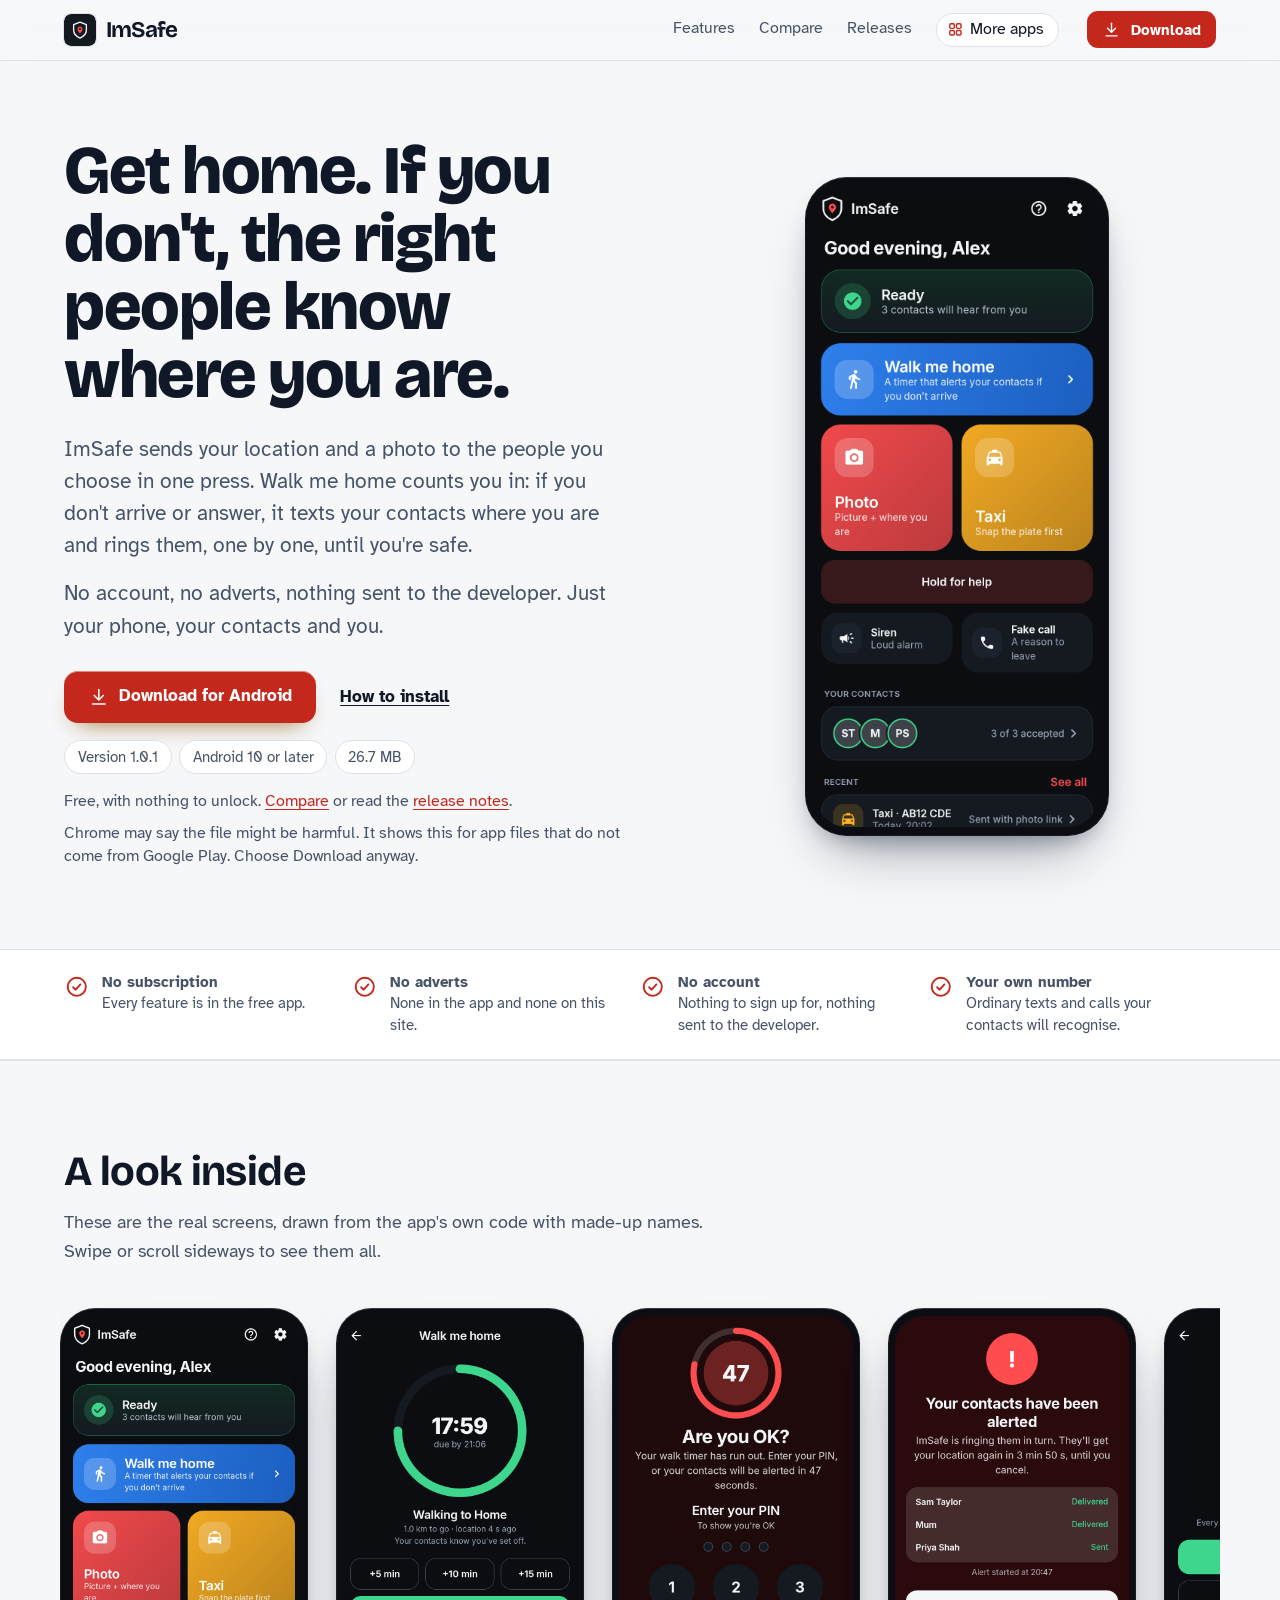
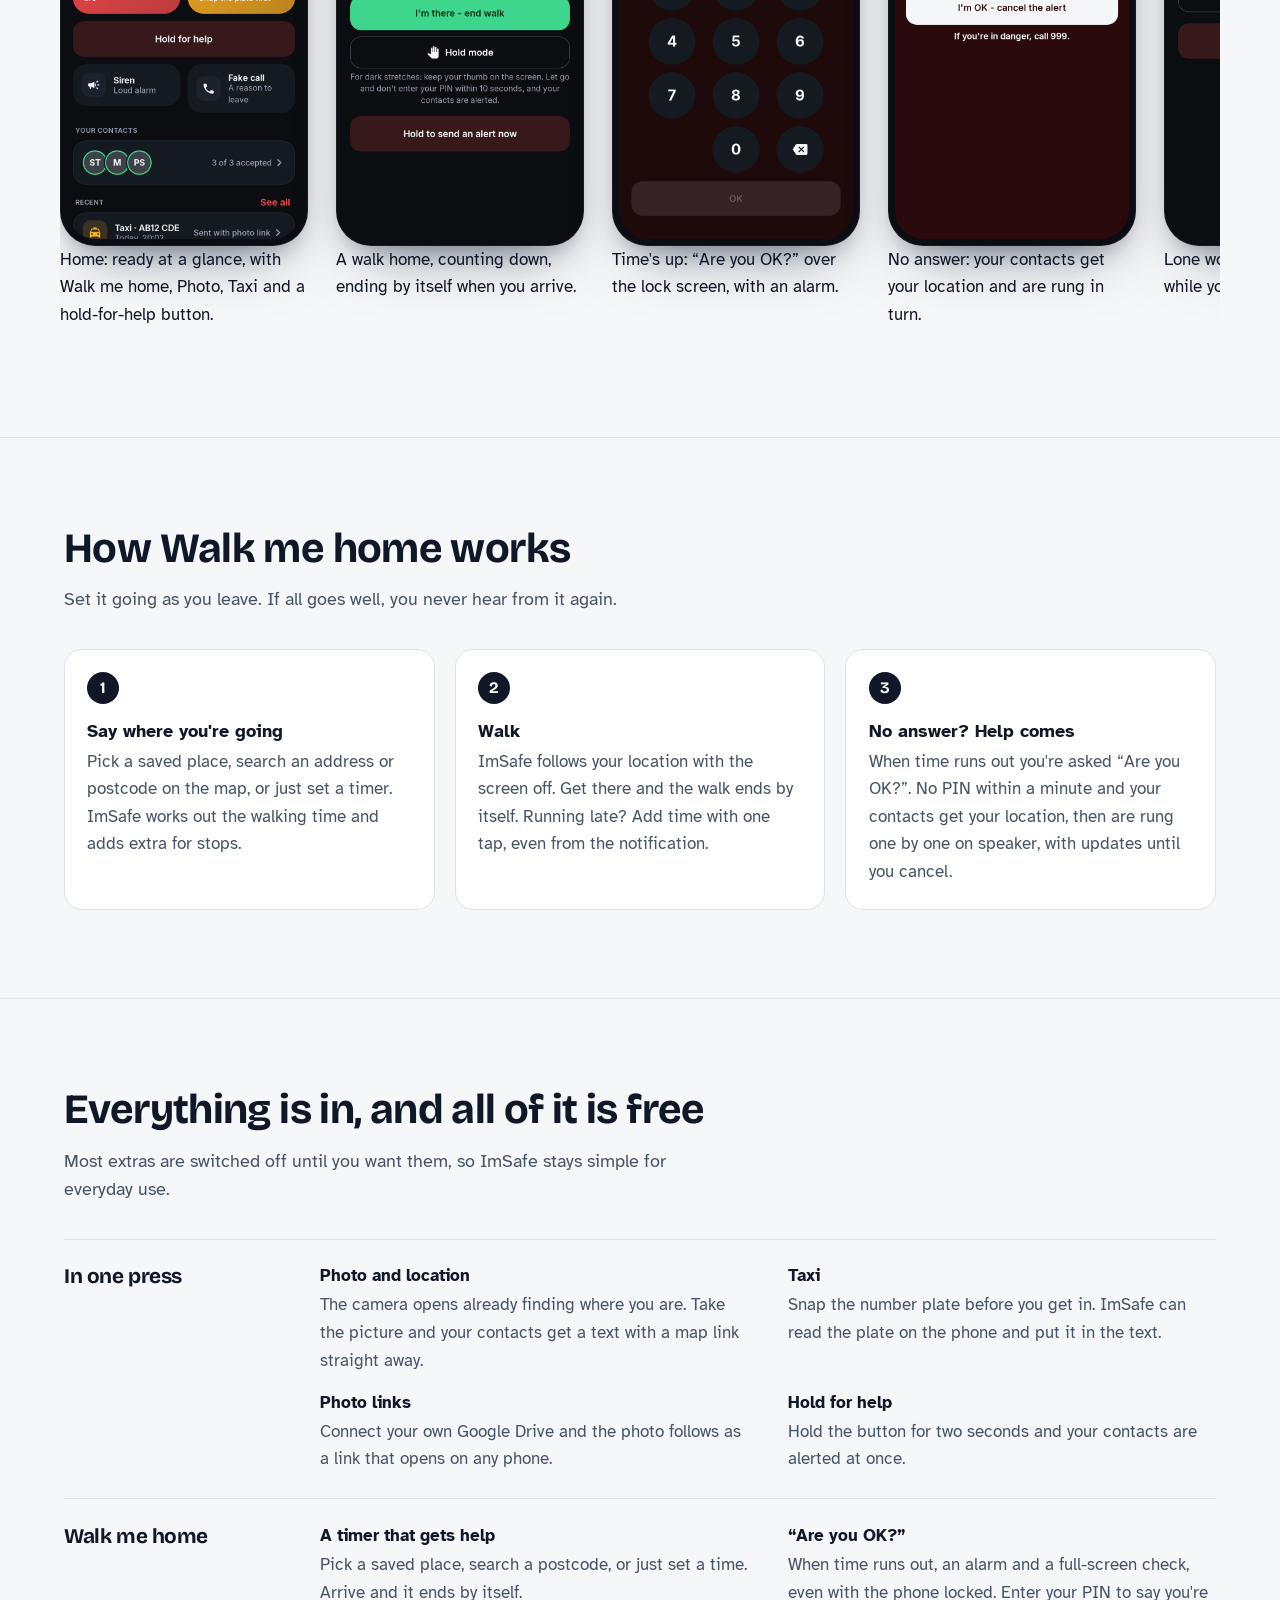
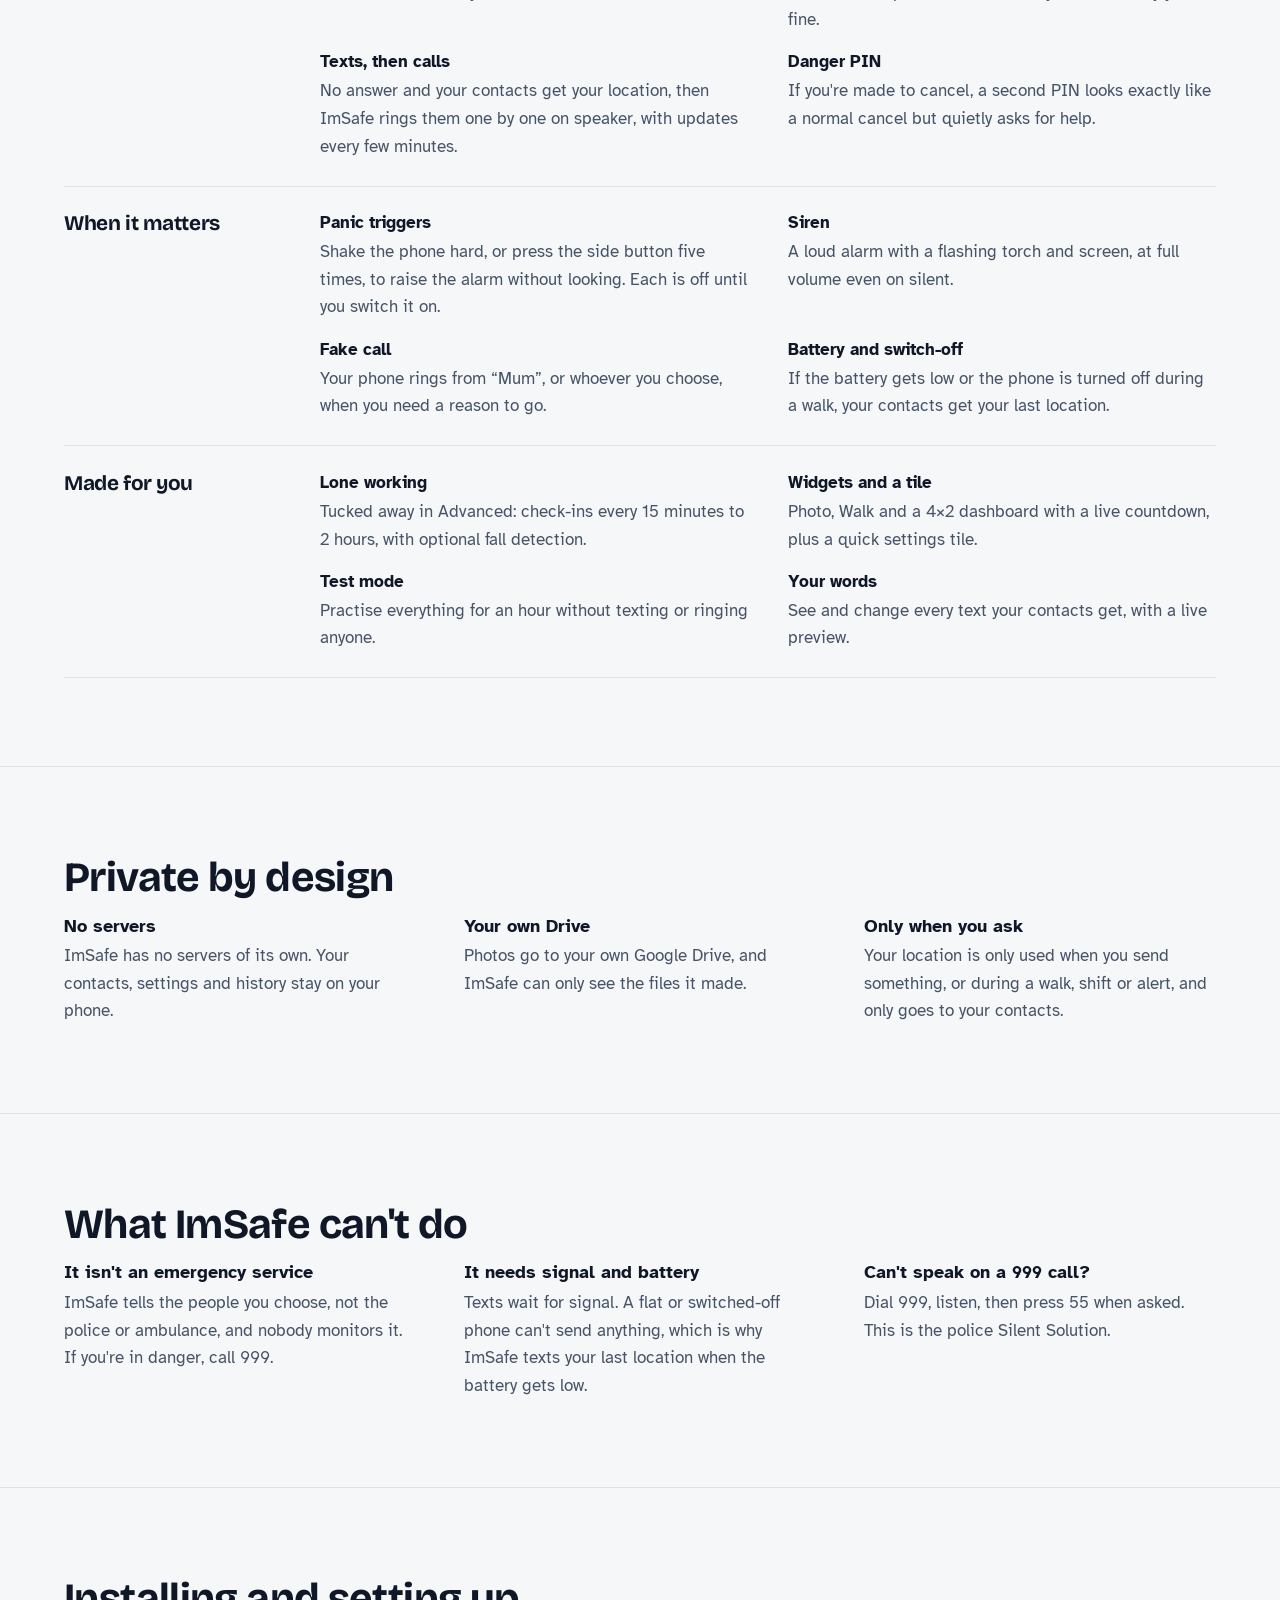
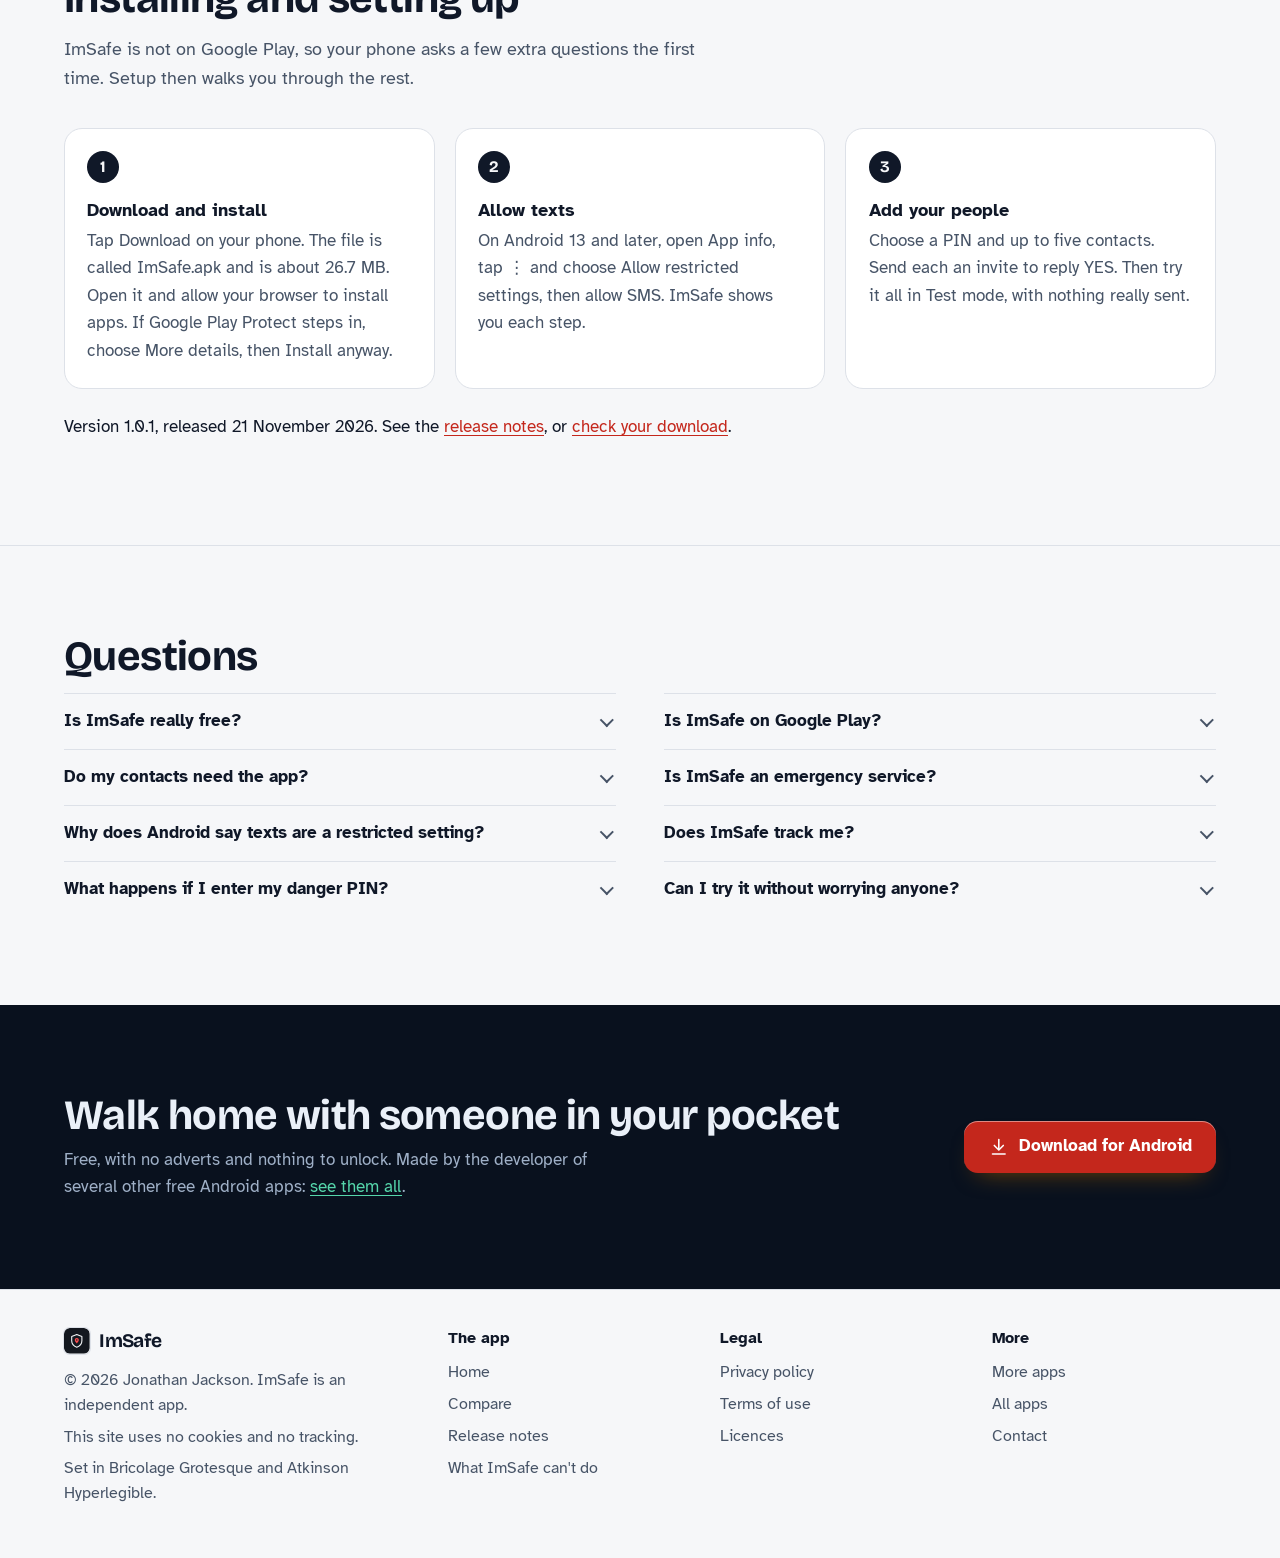
==== commit 3d4403fe: "ImSafe 1.0.1" ====
--- a/index.html
+++ b/index.html
@@ -28,7 +28,7 @@
 <link rel="stylesheet" href="./assets/house.css?v=1">
 <link rel="stylesheet" href="./assets/apps-list.css?v=1">
 <script src="./assets/apps-list.js?v=1" defer></script>
-<script type="application/ld+json">{"@context": "https://schema.org", "@type": "SoftwareApplication", "name": "ImSafe", "url": "https://customgpter.github.io/imsafe/", "description": "ImSafe is a free Android personal safety app. Send your location and a photo to the people you choose in one press, and walk home with a timer that texts and rings them if you don't arrive. No account, no adverts, no tracking.", "applicationCategory": "LifestyleApplication", "operatingSystem": "Android 10 or later", "softwareVersion": "1.0", "downloadUrl": "https://github.com/CustomGPTer/imsafe/releases/latest/download/ImSafe.apk", "releaseNotes": "https://customgpter.github.io/imsafe/releases.html", "offers": {"@type": "Offer", "price": "0", "priceCurrency": "GBP"}, "inLanguage": "en-GB", "image": "https://customgpter.github.io/imsafe/assets/og.png", "featureList": ["Photo and location", "Taxi", "Photo links", "Hold for help", "A timer that gets help", "“Are you OK?”", "Texts, then calls", "Danger PIN", "Panic triggers", "Siren", "Fake call", "Battery and switch-off", "Lone working", "Widgets and a tile", "Test mode", "Your words"], "author": {"@type": "Person", "name": "Jonathan Jackson"}}</script>
+<script type="application/ld+json">{"@context": "https://schema.org", "@type": "SoftwareApplication", "name": "ImSafe", "url": "https://customgpter.github.io/imsafe/", "description": "ImSafe is a free Android personal safety app. Send your location and a photo to the people you choose in one press, and walk home with a timer that texts and rings them if you don't arrive. No account, no adverts, no tracking.", "applicationCategory": "LifestyleApplication", "operatingSystem": "Android 10 or later", "softwareVersion": "1.0.1", "downloadUrl": "https://github.com/CustomGPTer/imsafe/releases/latest/download/ImSafe.apk", "releaseNotes": "https://customgpter.github.io/imsafe/releases.html", "offers": {"@type": "Offer", "price": "0", "priceCurrency": "GBP"}, "inLanguage": "en-GB", "image": "https://customgpter.github.io/imsafe/assets/og.png", "featureList": ["Photo and location", "Taxi", "Photo links", "Hold for help", "A timer that gets help", "“Are you OK?”", "Texts, then calls", "Danger PIN", "Panic triggers", "Siren", "Fake call", "Battery and switch-off", "Lone working", "Widgets and a tile", "Test mode", "Your words"], "author": {"@type": "Person", "name": "Jonathan Jackson"}}</script>
 <script type="application/ld+json">{"@context": "https://schema.org", "@type": "FAQPage", "mainEntity": [{"@type": "Question", "name": "Is ImSafe really free?", "acceptedAnswer": {"@type": "Answer", "text": "Yes. There is no paid version, no subscription and no adverts. Texts and calls are ordinary ones from your own phone, so they're charged at your normal rate, and most UK plans include unlimited texts."}}, {"@type": "Question", "name": "Is ImSafe on Google Play?", "acceptedAnswer": {"@type": "Answer", "text": "No. ImSafe is a personal project and is downloaded from this site as an Android app file. It needs Android 10 or later."}}, {"@type": "Question", "name": "Do my contacts need the app?", "acceptedAnswer": {"@type": "Answer", "text": "No. They get ordinary text messages and phone calls. When you add someone, ImSafe shows you an invite to send, asking them to reply YES. Until they do they still get your messages, and Home reminds you."}}, {"@type": "Question", "name": "Is ImSafe an emergency service?", "acceptedAnswer": {"@type": "Answer", "text": "No. ImSafe tells the people you choose. It doesn't contact the police or ambulance, and nobody watches your alerts. If you're in danger, call 999. If you can't speak, call 999, listen, then press 55 when asked."}}, {"@type": "Question", "name": "Why does Android say texts are a restricted setting?", "acceptedAnswer": {"@type": "Answer", "text": "On Android 13 and later, apps installed from outside Google Play have to be allowed to send texts by hand. ImSafe shows you exactly where: App info, then the ⋮ menu, then Allow restricted settings. It only takes a moment, once."}}, {"@type": "Question", "name": "Does ImSafe track me?", "acceptedAnswer": {"@type": "Answer", "text": "Only while you ask it to: when you send something, and during a walk, a shift or an alert. Your location goes only to your own contacts, never to the developer. The detail is in the privacy policy."}}, {"@type": "Question", "name": "What happens if I enter my danger PIN?", "acceptedAnswer": {"@type": "Answer", "text": "The screen looks exactly as if you'd entered your normal PIN, and the history shows it the same way. Your contacts get a hidden alert with your location every few minutes for half an hour. Their phones aren't rung, so nothing gives you away."}}, {"@type": "Question", "name": "Can I try it without worrying anyone?", "acceptedAnswer": {"@type": "Answer", "text": "Yes. Turn on Test mode in Settings. For an hour, ImSafe goes through every step and shows what would be sent, but no texts go and nobody is rung."}}]}</script>
 </head>
 <body>
@@ -47,7 +47,7 @@
 <h1>Get home. If you don&#x27;t, the right people know where you are.</h1>
 <p class="lede">ImSafe sends your location and a photo to the people you choose in one press. Walk me home counts you in: if you don&#x27;t arrive or answer, it texts your contacts where you are and rings them, one by one, until you&#x27;re safe.</p><p class="lede">No account, no adverts, nothing sent to the developer. Just your phone, your contacts and you.</p>
 <p class="get" id="download"><a class="button" href="https://github.com/CustomGPTer/imsafe/releases/latest/download/ImSafe.apk"><svg class="ico" viewBox="0 0 24 24" aria-hidden="true"><path d="M12 4v11"/><path d="M7 10.5l5 5 5-5"/><path d="M5 20h14"/></svg>Download for Android</a><a class="aside" href="#install">How to install</a></p>
-<ul class="pills"><li>Version 1.0</li><li>Android 10 or later</li><li>26.7 MB</li></ul>
+<ul class="pills"><li>Version 1.0.1</li><li>Android 10 or later</li><li>26.7 MB</li></ul>
 <p class="facts">Free, with nothing to unlock. <a href="compare.html">Compare</a> or read the <a href="releases.html">release notes</a>.</p>
 <p class="facts">Chrome may say the file might be harmful. It shows this for app files that do not come from Google Play. Choose Download anyway.</p>
 </div>
@@ -79,7 +79,7 @@
 <div class="wrap">
 <h2 id="features-h">Everything is in, and all of it is free</h2>
 <p class="intro">Most extras are switched off until you want them, so ImSafe stays simple for everyday use.</p>
-<div class="groups"><div class="group"><h3>In one press</h3><dl><div><dt>Photo and location</dt><dd>The camera opens already finding where you are. Take the picture and your contacts get a text with a map link straight away.</dd></div><div><dt>Taxi</dt><dd>Snap the number plate before you get in. ImSafe can read the plate on the phone and put it in the text.</dd></div><div><dt>Photo links</dt><dd>Connect your own Google Drive and the photo follows as a link that opens on any phone.</dd></div><div><dt>Hold for help</dt><dd>Hold the button for two seconds and your contacts are alerted at once.</dd></div></dl></div><div class="group"><h3>Walk me home</h3><dl><div><dt>A timer that gets help</dt><dd>Pick a saved place, search a postcode, or just set a time. Arrive and it ends by itself.</dd></div><div><dt>“Are you OK?”</dt><dd>When time runs out, an alarm and a full-screen check, even with the phone locked. Enter your PIN to say you&#x27;re fine.</dd></div><div><dt>Texts, then calls</dt><dd>No answer and your contacts get your location, then ImSafe rings them one by one on speaker, with updates every few minutes.</dd></div><div><dt>Danger PIN</dt><dd>If you&#x27;re made to cancel, a second PIN looks exactly like a normal cancel but quietly asks for help.</dd></div></dl></div><div class="group"><h3>When it matters</h3><dl><div><dt>Panic triggers</dt><dd>Shake the phone hard, or press the side or volume button five times, to raise the alarm without looking. Each is off until you switch it on.</dd></div><div><dt>Siren</dt><dd>A loud alarm with a flashing torch and screen, at full volume even on silent.</dd></div><div><dt>Fake call</dt><dd>Your phone rings from “Mum”, or whoever you choose, when you need a reason to go.</dd></div><div><dt>Battery and switch-off</dt><dd>If the battery gets low or the phone is turned off during a walk, your contacts get your last location.</dd></div></dl></div><div class="group"><h3>Made for you</h3><dl><div><dt>Lone working</dt><dd>Tucked away in Advanced: check-ins every 15 minutes to 2 hours, with optional fall detection.</dd></div><div><dt>Widgets and a tile</dt><dd>Photo, Walk and a 4×2 dashboard with a live countdown, plus a quick settings tile.</dd></div><div><dt>Test mode</dt><dd>Practise everything for an hour without texting or ringing anyone.</dd></div><div><dt>Your words</dt><dd>See and change every text your contacts get, with a live preview.</dd></div></dl></div></div>
+<div class="groups"><div class="group"><h3>In one press</h3><dl><div><dt>Photo and location</dt><dd>The camera opens already finding where you are. Take the picture and your contacts get a text with a map link straight away.</dd></div><div><dt>Taxi</dt><dd>Snap the number plate before you get in. ImSafe can read the plate on the phone and put it in the text.</dd></div><div><dt>Photo links</dt><dd>Connect your own Google Drive and the photo follows as a link that opens on any phone.</dd></div><div><dt>Hold for help</dt><dd>Hold the button for two seconds and your contacts are alerted at once.</dd></div></dl></div><div class="group"><h3>Walk me home</h3><dl><div><dt>A timer that gets help</dt><dd>Pick a saved place, search a postcode, or just set a time. Arrive and it ends by itself.</dd></div><div><dt>“Are you OK?”</dt><dd>When time runs out, an alarm and a full-screen check, even with the phone locked. Enter your PIN to say you&#x27;re fine.</dd></div><div><dt>Texts, then calls</dt><dd>No answer and your contacts get your location, then ImSafe rings them one by one on speaker, with updates every few minutes.</dd></div><div><dt>Danger PIN</dt><dd>If you&#x27;re made to cancel, a second PIN looks exactly like a normal cancel but quietly asks for help.</dd></div></dl></div><div class="group"><h3>When it matters</h3><dl><div><dt>Panic triggers</dt><dd>Shake the phone hard, or press the side button five times, to raise the alarm without looking. Each is off until you switch it on.</dd></div><div><dt>Siren</dt><dd>A loud alarm with a flashing torch and screen, at full volume even on silent.</dd></div><div><dt>Fake call</dt><dd>Your phone rings from “Mum”, or whoever you choose, when you need a reason to go.</dd></div><div><dt>Battery and switch-off</dt><dd>If the battery gets low or the phone is turned off during a walk, your contacts get your last location.</dd></div></dl></div><div class="group"><h3>Made for you</h3><dl><div><dt>Lone working</dt><dd>Tucked away in Advanced: check-ins every 15 minutes to 2 hours, with optional fall detection.</dd></div><div><dt>Widgets and a tile</dt><dd>Photo, Walk and a 4×2 dashboard with a live countdown, plus a quick settings tile.</dd></div><div><dt>Test mode</dt><dd>Practise everything for an hour without texting or ringing anyone.</dd></div><div><dt>Your words</dt><dd>See and change every text your contacts get, with a live preview.</dd></div></dl></div></div>
 </div>
 </section>
 
@@ -102,7 +102,7 @@
 <h2 id="install-h">Installing and setting up</h2>
 <p class="intro">ImSafe is not on Google Play, so your phone asks a few extra questions the first time. Setup then walks you through the rest.</p>
 <ol class="steps"><li><h3>Download and install</h3><p>Tap Download on your phone. The file is called ImSafe.apk and is about 26.7 MB. Open it and allow your browser to install apps. If Google Play Protect steps in, choose More details, then Install anyway.</p></li><li><h3>Allow texts</h3><p>On Android 13 and later, open App info, tap &#x22ee; and choose Allow restricted settings, then allow SMS. ImSafe shows you each step.</p></li><li><h3>Add your people</h3><p>Choose a PIN and up to five contacts. Send each an invite to reply YES. Then try it all in Test mode, with nothing really sent.</p></li></ol>
-<p class="after-table">Version 1.0, released 21 November 2026. See the <a href="releases.html">release notes</a>, or <a href="releases.html#checking">check your download</a>.</p>
+<p class="after-table">Version 1.0.1, released 21 November 2026. See the <a href="releases.html">release notes</a>, or <a href="releases.html#checking">check your download</a>.</p>
 </div>
 </section>
 
